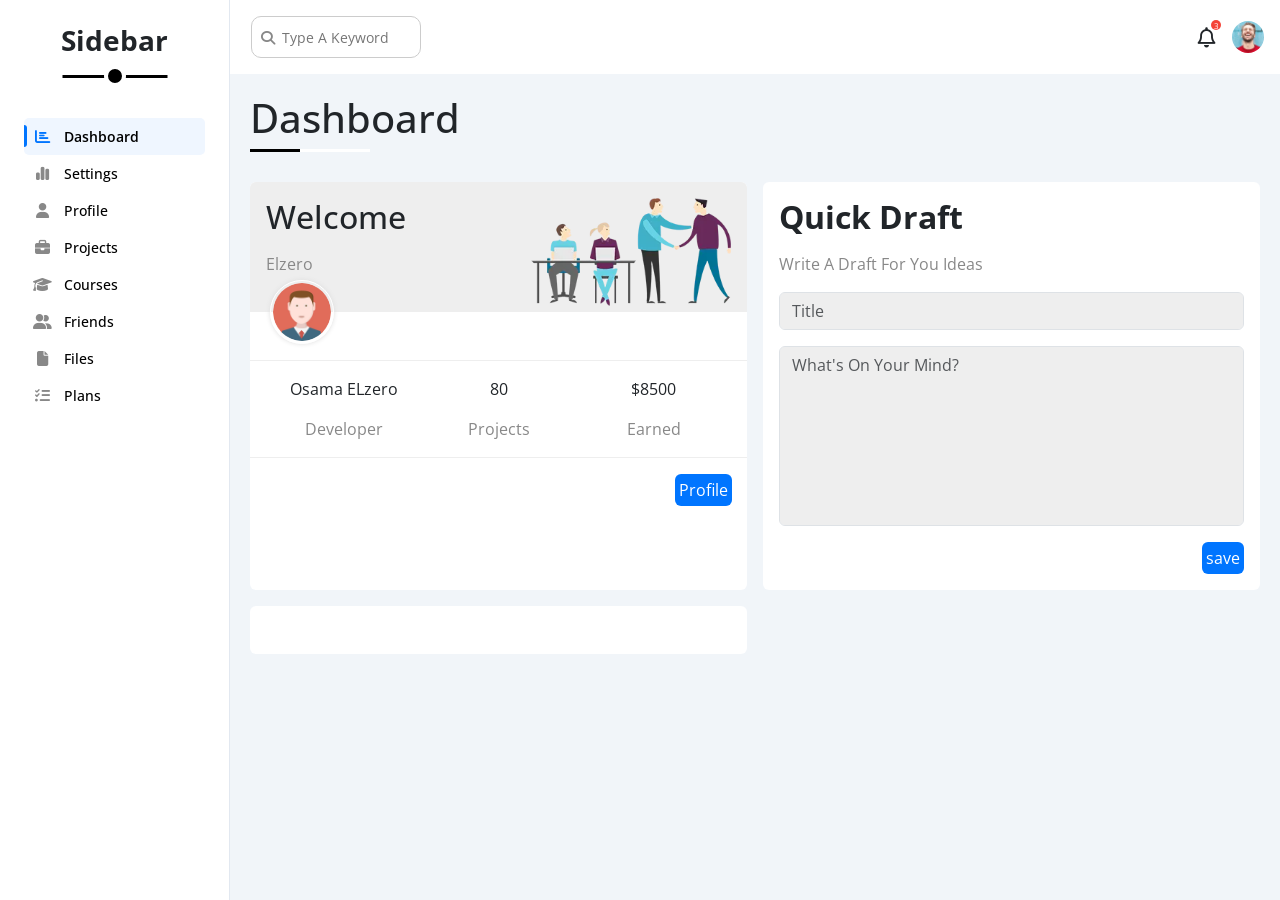
==== index.html @ dec3d6f9 "Add new images and create initial HTML structure - Added multiple image files including activity, co" ====
<!DOCTYPE html>
<html lang="en">

<head>
    <meta charset="UTF-8">
    <meta http-equiv="X-UA-Compatible" content="IE=edge">
    <meta name="viewport" content="width=device-width, initial-scale=1.0">
    <title>Document</title>


    <!-- Font Awesome -->
    <link rel="stylesheet" href="https://cdnjs.cloudflare.com/ajax/libs/font-awesome/6.5.0/css/all.min.css">
    <!-- Bootstrap CSS -->
    <link href="https://cdn.jsdelivr.net/npm/bootstrap@5.3.8/dist/css/bootstrap.min.css" rel="stylesheet"
        integrity="sha384-sRIl4kxILFvY47J16cr9ZwB07vP4J8+LH7qKQnuqkuIAvNWLzeN8tE5YBujZqJLB" crossorigin="anonymous">

    <!-- Google Fonts -->
    <link rel="preconnect" href="https://fonts.googleapis.com">
    <link rel="preconnect" href="https://fonts.gstatic.com" crossorigin>
    <link href="https://fonts.googleapis.com/css2?family=Open+Sans:ital,wght@0,300..800;1,300..800&display=swap"
        rel="stylesheet">
    <!-- Custom CSS -->
    <link rel="stylesheet" href="css/style.css">

</head>

<body>
    <header>
        <div class="page d-flex">
            <div class="sidebar bg-white  p-4 position-relative">
                <h3 class="position-relative text-center mt-0">Sidebar</h3>
                <ul>
                    <li data-label="Dashboard">
                        <a class="active  d-flex align-items-center fs-14 mt-2  text-black rad-6 p-2" href="index.html"
                            title="Dashboard" aria-label="Dashboard">
                            <i class="fa-solid fa-chart-bar fa-fw"></i>
                            <span class="hide-mobile">Dashboard</span>
                        </a>
                    </li>

                    <li data-label="Settings">
                        <a class="  d-flex align-items-center fs-14  text-black rad-6 p-2" href="settings.html"
                            title="Settings" aria-label="Settings">
                            <i class="fa-solid fa-chart-simple fa-fw"></i>
                            <span>Settings</span>
                        </a>
                    </li>

                    <li data-label="Profile">
                        <a class="d-flex align-items-center fs-14  text-black rad-6 p-2" href="profile.html"
                            title="Profile" aria-label="Profile">
                            <i class="fa-solid fa-user fa-fw"></i>
                            <span>Profile</span>
                        </a>
                    </li>

                    <li data-label="Projects">
                        <a class="  d-flex align-items-center fs-14  text-black rad-6 p-2" href="projects.html"
                            title="Projects" aria-label="Projects">
                            <i class="fa-solid fa-briefcase fa-fw"></i>
                            <span>Projects</span>
                        </a>
                    </li>

                    <li data-label="Courses">
                        <a class="  d-flex align-items-center fs-14  text-black rad-6 p-2" href="courses.html"
                            title="Courses" aria-label="Courses">
                            <i class="fa-solid fa-graduation-cap fa-fw"></i>
                            <span>Courses</span>
                        </a>
                    </li>

                    <li data-label="Friends">
                        <a class="d-flex align-items-center fs-14  text-black rad-6 p-2" href="friends.html"
                            title="Friends" aria-label="Friends">
                            <i class="fa-solid fa-user-friends fa-fw"></i>
                            <span>Friends</span>
                        </a>
                    </li>

                    <li data-label="Files">
                        <a class="  d-flex align-items-center fs-14  text-black rad-6 p-2" href="files.html"
                            title="Files" aria-label="Files">
                            <i class="fa-solid fa-file fa-fw"></i>
                            <span>Files</span>
                        </a>
                    </li>

                    <li data-label="Plans">
                        <a class="  d-flex align-items-center fs-14  text-black rad-6 p-2" href="plans.html"
                            title="Plans" aria-label="Plans">
                            <i class="fa-solid fa-list-check fa-fw"></i>
                            <span>Plans</span>
                        </a>
                    </li>

                </ul>
            </div>

            <div class="content w-100 overflow-hidden">
                <!-- start head -->
                <div class="head bg-white d-flex justify-content-between align-items-center p-3">
                    <div class="search position-relative">
                        <input class="p-2" type="search" placeholder="Type A Keyword ">
                    </div>
                    <div class="icons d-flex align-items-center">
                        <span class="notification position-relative">
                            <i class="fa-regular fa-bell fa-lg"></i>
                        </span>
                        <img src="image/swiper.webp" alt="icon-img" class=" ms-3" width="32" height="32">
                    </div>
                </div>
                <!-- End head -->
                <h1 class="position-relative">Dashboard</h1>
                <div class="wrapper d-grid gap-3">
                    <!-- start welcome -->
                    <div class="welcome bg-white text-lg-start text-center d-md-block overflow-hidden rounded-2 ">
                        <div class="intro d-flex justify-content-between  p-3">
                            <div>
                                <h2 class="m-0">Welcome</h2>
                                <p class="text-welcome mt-3">Elzero</p>
                            </div>
                            <img src="image/welcome.webp" alt="Welcome" width="100" height="100" loading="lazy"
                                class="img-fluid d-md-block d-none">
                        </div>
                        <img src="image/avatar.webp" alt="avatar" width="100" height="100" loading="lazy"
                            class="avatar img-fluid text-md-center">

                        <div class="body text-center d-md-flex p-3 mt-3 mb-3  d-sm-block">
                            <div>Osama ELzero <span class="d-block mt-3 fs-6">Developer</span></div>
                            <div>80 <span class="d-block mt-3 fs-6">Projects</span></div>
                            <div>$8500<span class="d-block mt-3 fs-6">Earned</span></div>
                        </div>
                        <a title="Visit Profile" aria-label="Visit Profile" href="profile.html" class="visit d-block fs-6 rounded-2  text-white p-1 w-fit">Profile</a>
                    </div>
                    <!-- End welcome -->
                    <!-- start Quick-draft -->
                    <div class="quick-draft bg-white p-3 rounded-2">
                        <h2 class="mt-0 mb-3 fw-bold">Quick Draft</h2>
                        <p class="text-welcome mt-0 mb-3 fs-6 ">Write A Draft For You Ideas</p>
                        <form class="mt-3">
                            <input type="text" class="form-control md-5 d-block" placeholder="Title">
                            <textarea class="form-control mt-3 d-block" rows="4"
                                placeholder="What's On Your Mind?"></textarea>
                            <input type="submit" class="save d-block  rounded-2  text-white p-1 w-fit border-0 mt-3"
                                value="save">
                        </form>

                    </div>
                    <!-- End Quick-draft -->
                    <!-- start targets -->
                    <div class="targets p-3 bg-white rounded-2">
                        <h2></h2>
                        <p></p>
                    </div>
                    <!-- End targets -->
                </div>
            </div>
        </div>
    </header>



    <!-- Bootstrap JS -->
    <script src="https://cdn.jsdelivr.net/npm/bootstrap@5.3.8/dist/js/bootstrap.bundle.min.js"
        integrity="sha384-FKyoEForCGlyvwx9Hj09JcYn3nv7wiPVlz7YYwJrWVcXK/BmnVDxM+D2scQbITxI"
        crossorigin="anonymous"></script>
    <script src="js/main.js"></script>
</body>

</html>
---- css/style.css ----
:root {
    --blue-color: #0075ff;
    --blue-alt-color: #0d69d5;
    --orange-color: #f59e0b;
    --green-color: #22c55e;
    --red-color: #f44336;
    --grey-color: #888;
}

* {
    box-sizing: border-box;
}

body {
    font-family: "Open Sans", sans-serif;
    margin: 0;
}

*:focus {
    outline: none;
}

a {
    text-decoration: none;

}

.page {
    min-height: 100vh;
    background-color: #f1f5f9;
}

ul {
    list-style: none;
    padding: 0;
    /* margin-left: 10px; */
}

.rad-6 {
    border-radius: 5px;
}

.fs-14 {
    font-size: 14px;
}

.w-fit {
    width: fit-content;
}

/* scrollbar */
::-webkit-scrollbar {
    width: 10px;
}

::-webkit-scrollbar-track {
    background-color: #f1f1f1;
}

::-webkit-scrollbar-thumb {
    background-color: var(--blue-alt-color);
}

::-webkit-scrollbar-thumb:hover {
    background-color: var(--blue-alt-color);
}


/* start sidebar */
.sidebar {
    width: 230px;
    min-height: 100vh;
    background: #fff;
    padding: 20px 12px;
    display: flex;
    flex-direction: column;
    gap: 2px;
    transition: width .3s ease;
    overflow: hidden;
    border-right: 1px solid #e2e8f0;
    flex-shrink: 0;
}

.sidebar>h3 {
    margin-bottom: 50px;
    font-weight: bold;
}

.sidebar>h3::after,
.sidebar>h3::before {
    content: "";
    position: absolute;
    background-color: black;
    left: 50%;
    transform: translateX(-50%);
}

.sidebar>h3::before {
    width: 105px;
    height: 2.5px;
    bottom: -20px;
}

.sidebar>h3::after {
    width: 12px;
    height: 12px;
    bottom: -29px;
    padding: 7px;
    border-radius: 50%;
    border: 4px solid white;
}

.sidebar ul li a {
    gap: 12px;
    color: #64748b;
    font-weight: 500;
    transition: background .2s, color .2s;
    white-space: nowrap;
    overflow: hidden;
    position: relative;
}

.sidebar ul li a i {
    font-size: 15px;
    flex-shrink: 0;
    width: 20px;
    text-align: center;
    color: var(--grey-color);
    transition: color .2s;
}

.sidebar ul li a:hover {
    background: #eff6ff;
    color: var(--blue-color);
}

.sidebar ul li a:hover i,
.sidebar ul li a.active i {
    color: var(--blue-color);
}

.sidebar ul li a.active {
    background: #eff6ff;
    color: var(--blue-color);
    font-weight: 600;
}

/* الخط الجانبي على الـ active */
.sidebar ul li a.active::before {
    content: '';
    position: absolute;
    left: 0;
    top: 20%;
    bottom: 20%;
    width: 3px;
    background: var(--blue-color);
    border-radius: 0 3px 3px 0;
}

/* زر التصغير */
.sidebar-toggle {
    position: absolute;
    top: 16px;
    right: 12px;
    width: 28px;
    height: 28px;
    border: none;
    background: transparent;
    cursor: pointer;
    border-radius: 6px;
    display: flex;
    align-items: center;
    justify-content: center;
    color: var(--grey-color);
    font-size: 14px;
    transition: background .2s, color .2s;
}

.sidebar-toggle:hover {
    background: #eff6ff;
    color: var(--blue-color);
}

/* Tooltip */
.sidebar ul li {
    position: relative;
}

.sidebar.collapsed ul li:hover::after {
    content: attr(data-label);
    position: absolute;
    left: calc(100% + 8px);
    top: 50%;
    transform: translateY(-50%);
    background: #1e293b;
    color: #fff;
    font-size: 11px;
    padding: 4px 10px;
    border-radius: 6px;
    white-space: nowrap;
    z-index: 999;
    pointer-events: none;
}

/* Collapsed */
.sidebar.collapsed {
    width: 60px;
}

.sidebar.collapsed>h3 {
    opacity: 0;
    height: 0;
    margin: 0;
    padding: 0;
    border: none;
}

.sidebar.collapsed ul li a span {
    opacity: 0;
    width: 0;
}

.sidebar.collapsed ul li a {
    display: flex;
    justify-content: center;
    padding: 10px;
    gap: 0;
}

.sidebar.collapsed ul li a i {
    width: auto;
}

.sidebar.collapsed .sidebar-toggle {
    right: 50%;
    transform: translateX(50%);
}

h1 {
    margin: 20px 20px 40px;
}

h1::after,
h1::before {
    content: "";
    position: absolute;
    height: 3px;
    bottom: -10px;
    left: 0;
}

h1::before {
    background-color: white;
    width: 120px;
}

h1::after {
    background-color: black;
    width: 50px;
}

/* start content */

.head .search::before {
    font-family: "Font Awesome 6 Free";
    content: "\f002";
    font-weight: 900;
    position: absolute;
    left: 15px;
    padding-right: 5px;
    top: 50%;
    transform: translateY(-50%);
    font-size: 14px;
    color: var(--grey-color);
}

.head .search input {
    border: 1px solid #ccc;
    border-radius: 10px;
    margin-left: 5px;
    padding-left: 30px !important;
    width: 170px;
    transition: width 0.3s;
}

.head .search input:focus {
    width: 200px;
}

.head .search input::placeholder {
    font-size: 14px;
}

.head .search input:focus::placeholder {
    opacity: 0;
}

.head .icons .notification::before {
    content: "3";
    position: absolute;
    top: -5px;
    right: -5px;
    background-color: var(--red-color);
    color: white;
    font-size: 8px;
    text-align: center;
    width: 10px;
    height: 10px;
    /* padding: 2px 5px; */
    border-radius: 50%;
}

.head .icons img {
    border-radius: 50%;
}

/* end content */
/* wrapper */
.wrapper {
    grid-template-columns: repeat(auto-fill, minmax(450px, 1fr));
    margin-left: 20px;
    margin-right: 20px;

}

.wrapper .text-welcome {
    color: var(--grey-color);
}

.intro {
    background-color: #eee;
}

.wrapper .intro img {
    width: 200px;
    margin-bottom: -10px;
}

.welcome .avatar {
    width: 64px;
    height: 64px;
    border-radius: 50%;
    border: 1px solid white;
    padding: 2px;
    box-shadow: 0 0 5px #ddd;
    margin-left: 20px;
    margin-top: -32px;
}

.welcome .body {
    border-top: 1px solid #EEE;
    border-bottom: 1px solid #EEE;
}

.welcome .body>div {
    flex: 1;
}

.welcome .visit {
    margin: 0 15px 15px auto;
    transition: 0.3s;
    background-color: var(--blue-color);
}

.welcome .visit:hover {
    background-color: var(--blue-alt-color);
}

.body span {
    color: var(--grey-color);
}

/* start Quick-draft */
.quick-draft .text-welcome {
    color: var(--grey-color);
    font-size: 22px;
}

.quick-draft input,
.quick-draft textarea {
    background-color: #eee;
}

.quick-draft textarea {
    resize: none;
    min-height: 180px;
}

.quick-draft .save {
    margin-left: auto;
    transition: 0.3s;
    cursor: pointer;
    background-color: var(--blue-color);
}
.quick-draft .save:hover {
    background-color: var(--blue-alt-color);
}

/* End Quick-draft */
/* Mobile */
@media (max-width: 767px) {
    .sidebar {
        width: 72px !important;
        padding: 14px 15px !important;
    }

    .sidebar>h3 {
        font-size: 13px;
        margin-bottom: 15px;
        display: flex;
        align-items: center;
        justify-content: center;
    }

    .sidebar>h3::before,
    .sidebar>h3::after {
        display: none;
    }

    .sidebar ul li a span {
        opacity: 0 !important;
        width: 0 !important;
    }

    .sidebar ul li a {
        justify-content: center !important;
        padding: 10px !important;
        gap: 0 !important;
    }

    .sidebar ul li a i {
        width: auto !important;
        padding: 5px !important;
    }

    .sidebar-toggle {
        display: none;
    }

    .wrapper {
        grid-template-columns: minmax(200px, 1fr);
        margin-left: 10px;
        margin-right: 10px;
        gap: 10px;
    }

    .body {
        display: block;
    }

    .welcome .intro {
        padding-bottom: 30px;
    }

    .welcome .avatar {
        margin-left: 0;
    }

    .welcome .body>div:not(:last-child) {
        margin-bottom: 20px;
    }
}
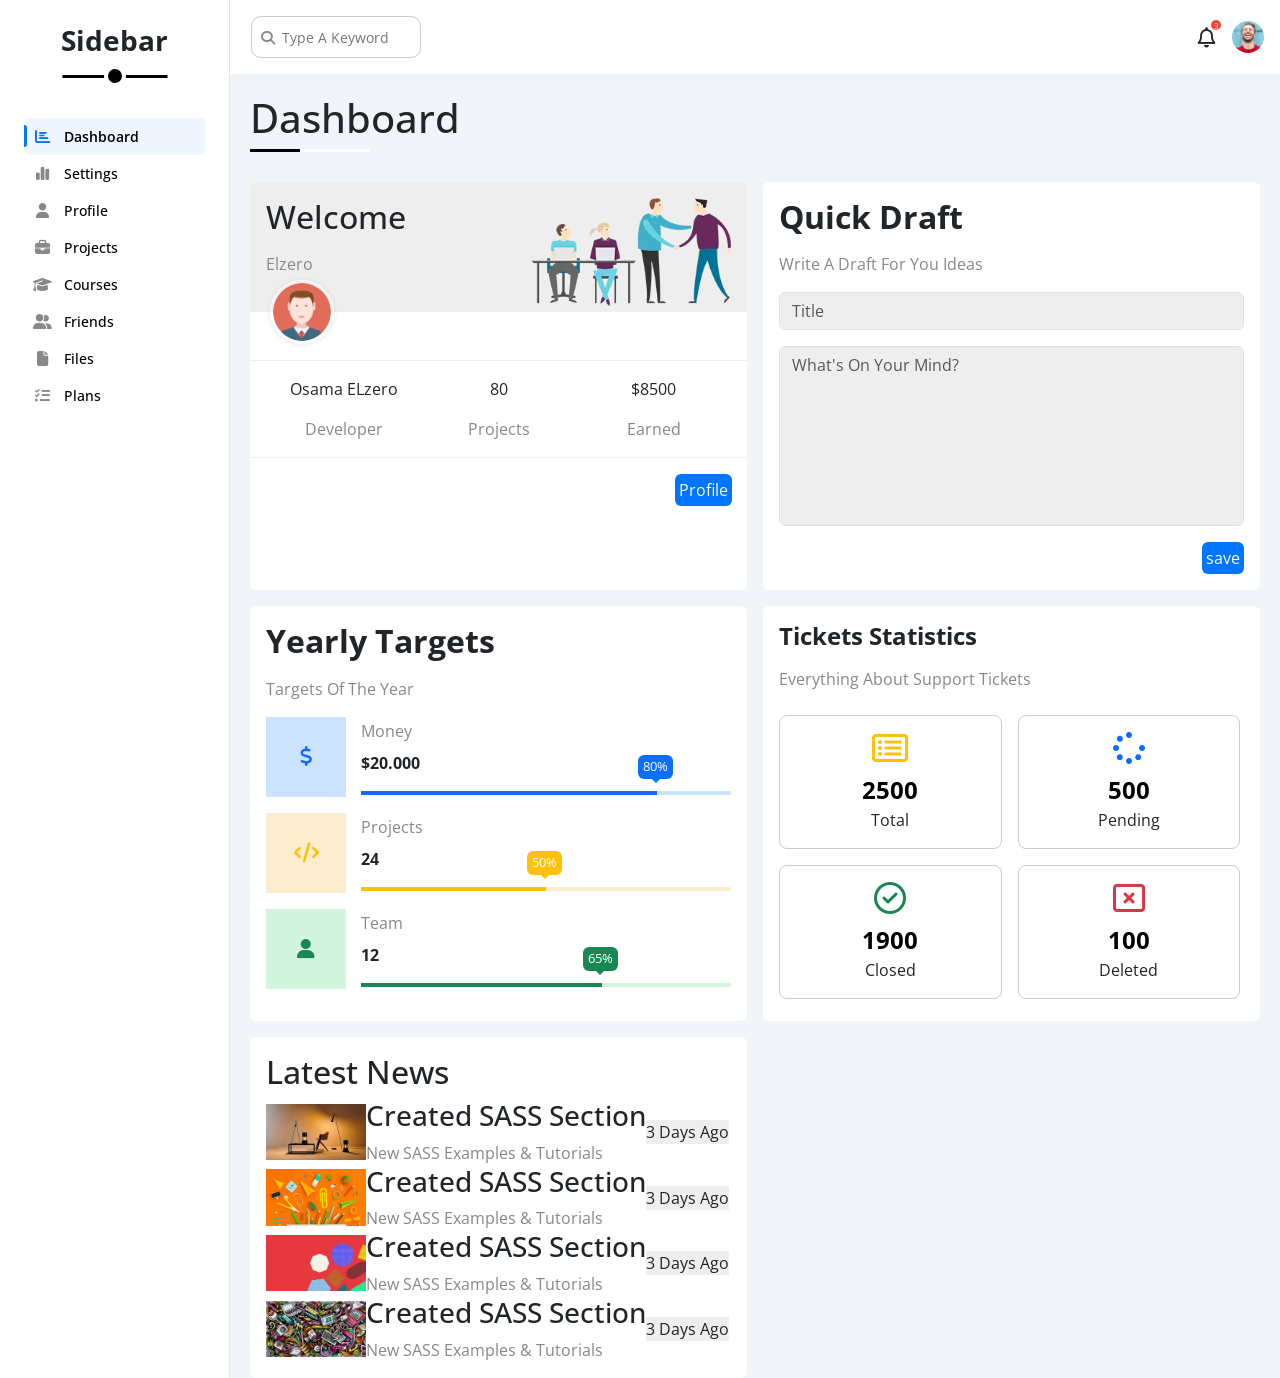
==== commit da34fb21: "Enhance dashboard layout with targets and tickets statistics sections" ====
--- a/index.html
+++ b/index.html
@@ -131,7 +131,8 @@
                             <div>80 <span class="d-block mt-3 fs-6">Projects</span></div>
                             <div>$8500<span class="d-block mt-3 fs-6">Earned</span></div>
                         </div>
-                        <a title="Visit Profile" aria-label="Visit Profile" href="profile.html" class="visit d-block fs-6 rounded-2  text-white p-1 w-fit">Profile</a>
+                        <a title="Visit Profile" aria-label="Visit Profile" href="profile.html"
+                            class="visit d-block fs-6 rounded-2  text-white p-1 w-fit">Profile</a>
                     </div>
                     <!-- End welcome -->
                     <!-- start Quick-draft -->
@@ -150,10 +151,131 @@
                     <!-- End Quick-draft -->
                     <!-- start targets -->
                     <div class="targets p-3 bg-white rounded-2">
-                        <h2></h2>
-                        <p></p>
+                        <h2 class="mt-0 mb-3 fw-bold">Yearly Targets</h2>
+                        <p class="text-welcome mt-0 mb-3 fs-6 ">Targets Of The Year</p>
+                        <div class="target-row blue mb-3 d-flex align-items-center">
+                            <div class="icon d-flex text-primary justify-content-center align-items-center">
+                                <i class="fa-solid fa-dollar-sign fa-lg"></i>
+                            </div>
+                            <div class="details">
+                                <span class="fs-6 text-welcome">Money</span>
+                                <span class="d-block mt-2 mb-3 fw-bold">$20.000</span>
+                                <div class="progress position-relative">
+                                    <span class="bg-primary blue" style="width: 80%;">
+                                        <span class="bg-primary blue">80%</span>
+                                    </span>
+                                </div>
+                            </div>
+                        </div>
+
+                        <div class="target-row orange mb-3 d-flex align-items-center">
+                            <div class="icon d-flex text-warning justify-content-center align-items-center">
+                                <i class="fa-solid fa-code fa-lg"></i>
+                            </div>
+                            <div class="details">
+                                <span class="fs-6 text-welcome">Projects</span>
+                                <span class="d-block mt-2 mb-3 fw-bold">24</span>
+                                <div class="progress position-relative">
+                                    <span class="bg-warning orange" style="width: 50%;">
+                                        <span class="bg-warning orange">50%</span>
+                                    </span>
+                                </div>
+                            </div>
+                        </div>
+
+                        <div class="target-row green mb-3 d-flex align-items-center">
+                            <div class="icon d-flex text-success justify-content-center align-items-center">
+                                <i class="fa-solid fa-user fa-lg"></i>
+                            </div>
+                            <div class="details">
+                                <span class="fs-6 text-welcome">Team</span>
+                                <span class="d-block mt-2 mb-3 fw-bold">12</span>
+                                <div class="progress position-relative">
+                                    <span class="bg-success green" style="width: 65%;">
+                                        <span class="bg-success green">65%</span>
+                                    </span>
+                                </div>
+                            </div>
+                        </div>
                     </div>
                     <!-- End targets -->
+                    <!-- start tickets -->
+                    <div class="tickets p-3 bg-white rounded-2">
+                        <h2 class="mt-0 mb-3 fs-4 fw-bold">Tickets Statistics</h2>
+                        <p class="mt-0 mb-4 fs-6 text-welcome">Everything About Support Tickets</p>
+                        <div class="d-flex text-center gap-3 flex-wrap">
+                            <div class="box p-3 rounded-3 fs-6 ">
+                                <i class="fa-regular fa-rectangle-list fa-2x mb-2 text-warning"></i>
+                                <span class="d-block text-black fw-bold fs-4">2500</span>
+                                Total
+                            </div>
+                            <div class="box p-3 rounded-3 fs-6 ">
+                                <i class="fa-solid fa-spinner fa-2x mb-2 text-primary"></i>
+                                <span class="d-block text-black fw-bold fs-4">500</span>
+                                Pending
+                            </div>
+                            <div class="box p-3 rounded-3 fs-6 ">
+                                <i class="fa-regular fa-circle-check fa-2x mb-2 text-success"></i>
+                                <span class="d-block text-black fw-bold fs-4">1900</span>
+                                Closed
+                            </div>
+                            <div class="box p-3 rounded-3 fs-6 ">
+                                <i class="fa-regular fa-rectangle-xmark fa-2x mb-2 text-danger"></i>
+                                <span class="d-block text-black fw-bold fs-4">100</span>
+                                Deleted
+                            </div>
+
+                        </div>
+                    </div>
+                    <!-- End tickets -->
+                    <!-- start Latest News -->
+                    <div class="latest-news p-3 bg-white rounded-2 text-center text-lg-start">
+                        <h2 class="mt-0 mb-2">Latest News</h2>
+                        <div class="news-row d-flex align-items-center">
+                            <img src="image/news-01.webp" alt="news" width="100" height="100" loading="lazy" class="img-fluid">
+                            <div class="info">
+                                <h3>Created SASS Section</h3>
+                                <p class="m-0 fs-6 text-welcome">New SASS Examples & Tutorials</p>
+                            </div>
+                            <div class="btn-shape fs-6 label">3 Days Ago</div>
+
+                        </div>
+
+                        <div class="news-row d-flex align-items-center">
+                            <img src="image/news-02.webp" alt="news" width="100" height="100" loading="lazy" class="img-fluid">
+                            <div class="info">
+                                <h3>Created SASS Section</h3>
+                                <p class="m-0 fs-6 text-welcome">New SASS Examples & Tutorials</p>
+                            </div>
+                            <div class="btn-shape fs-6 label">3 Days Ago</div>
+
+                        </div>
+
+                        <div class="news-row d-flex align-items-center">
+                            <img src="image/news-03.webp" alt="news" width="100" height="100" loading="lazy" class="img-fluid">
+                            <div class="info">
+                                <h3>Created SASS Section</h3>
+                                <p class="m-0 fs-6 text-welcome">New SASS Examples & Tutorials</p>
+                            </div>
+                            <div class="btn-shape fs-6 label">3 Days Ago</div>
+
+                        </div>
+
+                        <div class="news-row d-flex align-items-center">
+                            <img src="image/news-04.webp" alt="news" width="100" height="100" loading="lazy" class="img-fluid">
+                            <div class="info">
+                                <h3>Created SASS Section</h3>
+                                <p class="m-0 fs-6 text-welcome">New SASS Examples & Tutorials</p>
+                            </div>
+                            <div class="btn-shape fs-6 label">3 Days Ago</div>
+
+                        </div>
+                    </div>
+                    
+                    
+                    
+                    
+                    <!-- End Latest News -->
                 </div>
             </div>
         </div>
--- a/css/style.css
+++ b/css/style.css
@@ -2,7 +2,9 @@
     --blue-color: #0075ff;
     --blue-alt-color: #0d69d5;
     --orange-color: #f59e0b;
+    --orange-alt-color: #ffc107;
     --green-color: #22c55e;
+    --green-alt-color: #198754;
     --red-color: #f44336;
     --grey-color: #888;
 }
@@ -33,7 +35,6 @@
 ul {
     list-style: none;
     padding: 0;
-    /* margin-left: 10px; */
 }
 
 .rad-6 {
@@ -320,7 +321,6 @@
     grid-template-columns: repeat(auto-fill, minmax(450px, 1fr));
     margin-left: 20px;
     margin-right: 20px;
-
 }
 
 .wrapper .text-welcome {
@@ -392,11 +392,104 @@
     cursor: pointer;
     background-color: var(--blue-color);
 }
+
 .quick-draft .save:hover {
     background-color: var(--blue-alt-color);
 }
 
 /* End Quick-draft */
+/* start targets */
+.targets .target-row .icon {
+    width: 80px;
+    height: 80px;
+    margin-right: 15px;
+}
+
+.targets .details {
+    flex: 1;
+}
+
+.targets .details .progress {
+    height: 4px;
+    overflow: visible;
+}
+
+.targets .details .progress>span {
+    position: absolute;
+    height: 100%;
+    left: 0;
+    top: 0;
+}
+
+.targets .details .progress>span span {
+    position: absolute;
+    bottom: 16px;
+    right: -16px;
+    color: white;
+    padding: 2px 5px;
+    border-radius: 6px;
+    font-size: 13px;
+    background-color: var(--blue-color);
+}
+
+.targets .details .progress>span span::after {
+    content: "";
+    border-style: solid;
+    border-width: 6px;
+    position: absolute;
+    bottom: -10px;
+    left: 50%;
+    transform: translateX(-50%);
+}
+
+.targets .details .progress>.blue span::after {
+    border-color: var(--blue-color) transparent transparent transparent;
+
+}
+.targets .details .progress>.orange span::after {
+    border-color: var(--orange-alt-color) transparent transparent transparent;
+
+}
+.targets .details .progress>.green span::after {
+    border-color: var(--green-alt-color) transparent transparent transparent;
+}
+
+
+.blue .icon,
+.blue .progress {
+    background-color: rgb(0 117 255 / 20%);
+}
+
+.orange .icon,
+.orange .progress {
+    background-color: rgb(245 158 10 / 20%);
+}
+
+.green .icon,
+.green .progress {
+    background-color: rgb(34 197 94 / 20%);
+}
+
+/* End targets */
+/* start tickets */
+.tickets .box{
+    border: 1px solid #ccc;
+    width: calc(50% - 10px);
+}
+
+/* start latest-news */
+
+.latest-news .btn-shape{
+    background-color: #eee;
+    
+}
+
+
+
+
+/* End latest-news */
+
+/* End tickets */
 /* Mobile */
 @media (max-width: 767px) {
     .sidebar {
@@ -459,4 +552,7 @@
     .welcome .body>div:not(:last-child) {
         margin-bottom: 20px;
     }
+    .tickets .box{
+        width: 100%;
+    }
 }
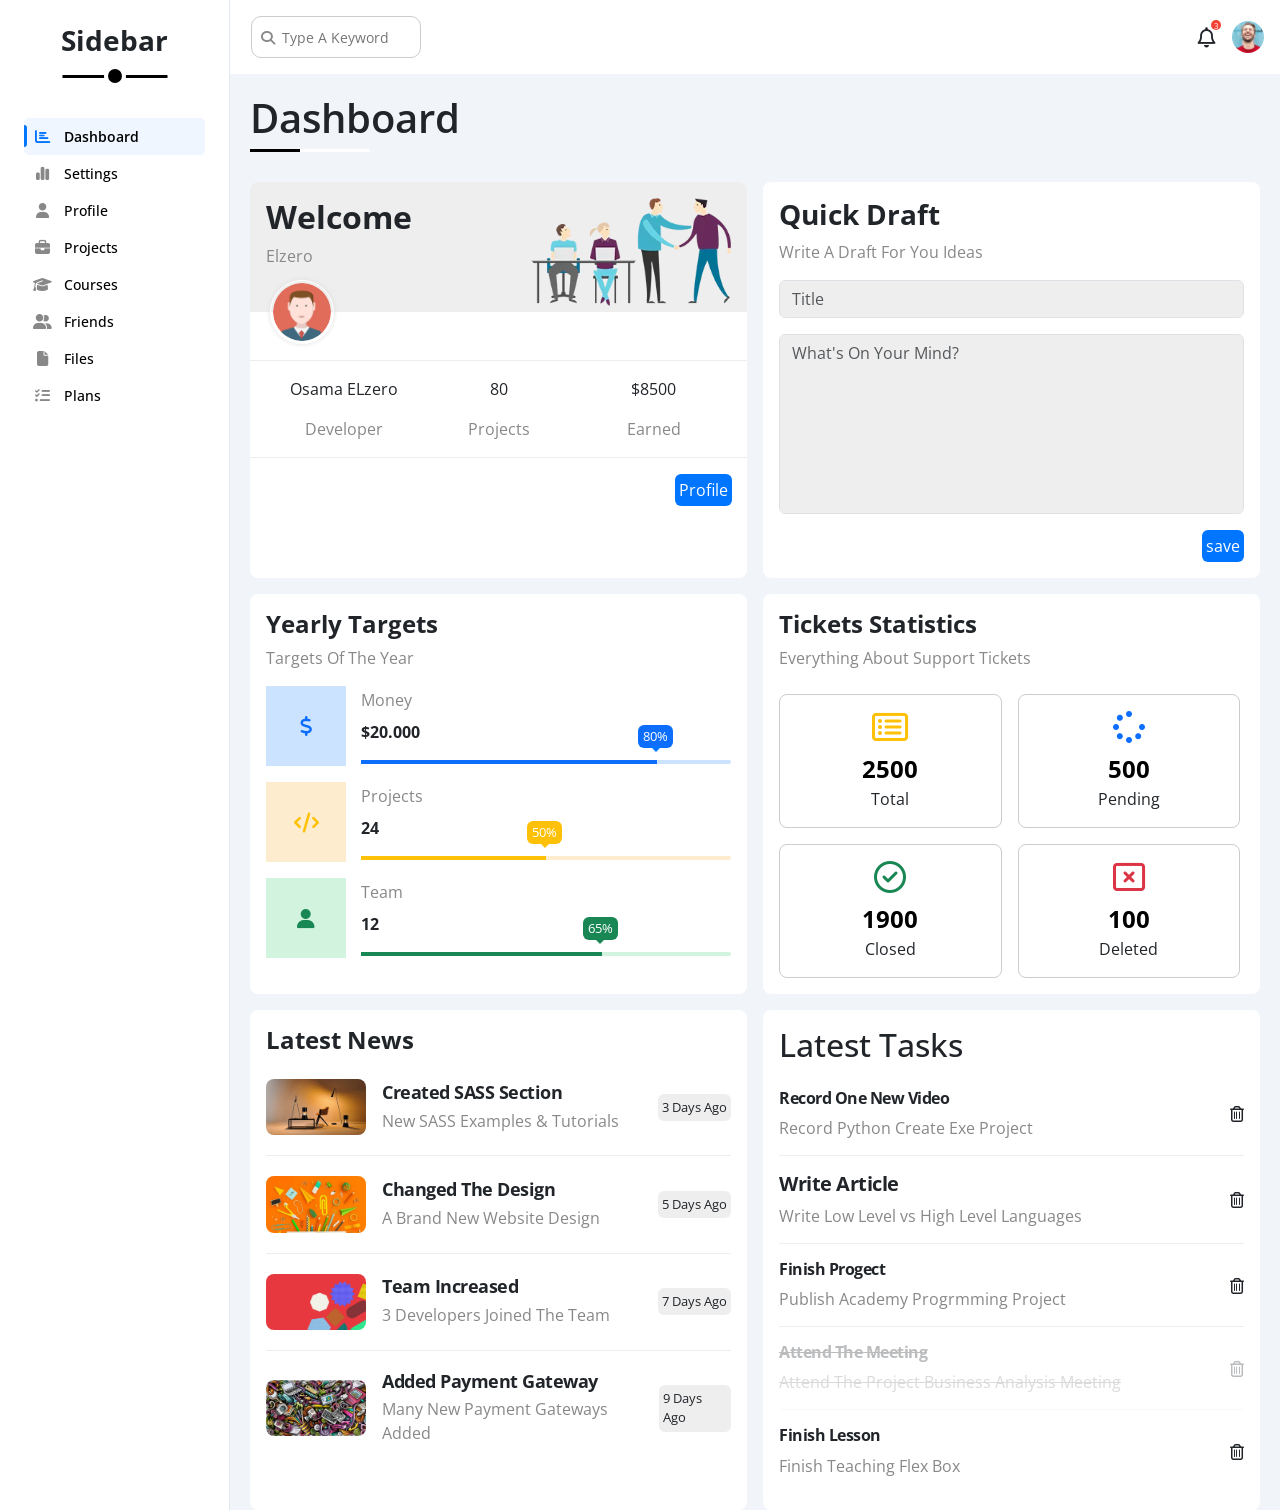
==== commit ce6f1932: "Refactor sidebar and enhance layout for targets, tickets, latest news, and tasks sections" ====
--- a/index.html
+++ b/index.html
@@ -27,6 +27,7 @@
 <body>
     <header>
         <div class="page d-flex">
+            <!-- start sidebar -->
             <div class="sidebar bg-white  p-4 position-relative">
                 <h3 class="position-relative text-center mt-0">Sidebar</h3>
                 <ul>
@@ -96,8 +97,9 @@
 
                 </ul>
             </div>
-
+            <!-- End sidebar -->
             <div class="content w-100 overflow-hidden">
+
                 <!-- start head -->
                 <div class="head bg-white d-flex justify-content-between align-items-center p-3">
                     <div class="search position-relative">
@@ -111,14 +113,14 @@
                     </div>
                 </div>
                 <!-- End head -->
-                <h1 class="position-relative">Dashboard</h1>
+                <h1 class="position-relative fw-semibold">Dashboard</h1>
                 <div class="wrapper d-grid gap-3">
                     <!-- start welcome -->
-                    <div class="welcome bg-white text-lg-start text-center d-md-block overflow-hidden rounded-2 ">
+                    <div class="welcome bg-white text-lg-start text-center d-md-block overflow-hidden rounded-3 ">
                         <div class="intro d-flex justify-content-between  p-3">
                             <div>
-                                <h2 class="m-0">Welcome</h2>
-                                <p class="text-welcome mt-3">Elzero</p>
+                                <h2 class="m-0 fw-bold">Welcome</h2>
+                                <p class="text-welcome mt-2 text-start">Elzero</p>
                             </div>
                             <img src="image/welcome.webp" alt="Welcome" width="100" height="100" loading="lazy"
                                 class="img-fluid d-md-block d-none">
@@ -136,8 +138,8 @@
                     </div>
                     <!-- End welcome -->
                     <!-- start Quick-draft -->
-                    <div class="quick-draft bg-white p-3 rounded-2">
-                        <h2 class="mt-0 mb-3 fw-bold">Quick Draft</h2>
+                    <div class="quick-draft bg-white p-3 rounded-3">
+                        <h2 class="mt-0 mb-2 fs-3  fw-bold">Quick Draft</h2>
                         <p class="text-welcome mt-0 mb-3 fs-6 ">Write A Draft For You Ideas</p>
                         <form class="mt-3">
                             <input type="text" class="form-control md-5 d-block" placeholder="Title">
@@ -150,8 +152,8 @@
                     </div>
                     <!-- End Quick-draft -->
                     <!-- start targets -->
-                    <div class="targets p-3 bg-white rounded-2">
-                        <h2 class="mt-0 mb-3 fw-bold">Yearly Targets</h2>
+                    <div class="targets p-3 bg-white rounded-3">
+                        <h2 class="mt-0 mb-2 fs-4 fw-bold">Yearly Targets</h2>
                         <p class="text-welcome mt-0 mb-3 fs-6 ">Targets Of The Year</p>
                         <div class="target-row blue mb-3 d-flex align-items-center">
                             <div class="icon d-flex text-primary justify-content-center align-items-center">
@@ -200,8 +202,8 @@
                     </div>
                     <!-- End targets -->
                     <!-- start tickets -->
-                    <div class="tickets p-3 bg-white rounded-2">
-                        <h2 class="mt-0 mb-3 fs-4 fw-bold">Tickets Statistics</h2>
+                    <div class="tickets p-3 bg-white rounded-3">
+                        <h2 class="mt-0 mb-2 fs-4 fw-bold">Tickets Statistics</h2>
                         <p class="mt-0 mb-4 fs-6 text-welcome">Everything About Support Tickets</p>
                         <div class="d-flex text-center gap-3 flex-wrap">
                             <div class="box p-3 rounded-3 fs-6 ">
@@ -229,53 +231,91 @@
                     </div>
                     <!-- End tickets -->
                     <!-- start Latest News -->
-                    <div class="latest-news p-3 bg-white rounded-2 text-center text-lg-start">
-                        <h2 class="mt-0 mb-2">Latest News</h2>
-                        <div class="news-row d-flex align-items-center">
-                            <img src="image/news-01.webp" alt="news" width="100" height="100" loading="lazy" class="img-fluid">
+                    <div class="latest-news p-3 bg-white rounded-3 text-center text-md-start">
+                        <h2 class="mt-0 mb-4 fs-4 fw-bold">Latest News</h2>
+                        <div class="news-row d-md-flex d-block align-items-center">
+                            <img src="image/news-01.webp" alt="news" width="100" height="100" loading="lazy"
+                                class="img-fluid rounded-3 me-3 mb-2 mb-md-0">
                             <div class="info">
                                 <h3>Created SASS Section</h3>
-                                <p class="m-0 fs-6 text-welcome">New SASS Examples & Tutorials</p>
-                            </div>
-                            <div class="btn-shape fs-6 label">3 Days Ago</div>
-
-                        </div>
-
-                        <div class="news-row d-flex align-items-center">
-                            <img src="image/news-02.webp" alt="news" width="100" height="100" loading="lazy" class="img-fluid">
-                            <div class="info">
-                                <h3>Created SASS Section</h3>
-                                <p class="m-0 fs-6 text-welcome">New SASS Examples & Tutorials</p>
-                            </div>
-                            <div class="btn-shape fs-6 label">3 Days Ago</div>
-
-                        </div>
-
-                        <div class="news-row d-flex align-items-center">
-                            <img src="image/news-03.webp" alt="news" width="100" height="100" loading="lazy" class="img-fluid">
-                            <div class="info">
-                                <h3>Created SASS Section</h3>
-                                <p class="m-0 fs-6 text-welcome">New SASS Examples & Tutorials</p>
-                            </div>
-                            <div class="btn-shape fs-6 label">3 Days Ago</div>
-
-                        </div>
-
-                        <div class="news-row d-flex align-items-center">
-                            <img src="image/news-04.webp" alt="news" width="100" height="100" loading="lazy" class="img-fluid">
-                            <div class="info">
-                                <h3>Created SASS Section</h3>
-                                <p class="m-0 fs-6 text-welcome">New SASS Examples & Tutorials</p>
-                            </div>
-                            <div class="btn-shape fs-6 label">3 Days Ago</div>
-
-                        </div>
-                    </div>
-                    
-                    
-                    
-                    
+                                <p class="m-0 text-welcome">New SASS Examples & Tutorials</p>
+                            </div>
+                            <div class="btn-shape  rounded-2 p-1 label">3 Days Ago</div>
+                        </div>
+                        <div class="news-row d-md-flex d-block align-items-center">
+                            <img src="image/news-02.webp" alt="news" width="100" height="100" loading="lazy"
+                                class="img-fluid rounded-3 me-3 mb-2 mb-md-0">
+                            <div class="info">
+                                <h3>Changed The Design</h3>
+                                <p class="m-0 text-welcome">A Brand New Website Design</p>
+                            </div>
+                            <div class="btn-shape  rounded-2 p-1 label">5 Days Ago</div>
+                        </div>
+                        <div class="news-row d-md-flex d-block align-items-center">
+                            <img src="image/news-03.webp" alt="news" width="100" height="100" loading="lazy"
+                                class="img-fluid rounded-3 me-3 mb-2 mb-md-0">
+                            <div class="info">
+                                <h3>Team Increased</h3>
+                                <p class="m-0 text-welcome">3 Developers Joined The Team</p>
+                            </div>
+                            <div class="btn-shape  rounded-2 p-1 label">7 Days Ago</div>
+                        </div>
+                        <div class="news-row d-md-flex d-block align-items-center ">
+                            <img src="image/news-04.webp" alt="news" width="100" height="100" loading="lazy"
+                                class="img-fluid rounded-3 me-3 mb-2 mb-md-0">
+                            <div class="info">
+                                <h3>Added Payment Gateway</h3>
+                                <p class="m-0  text-welcome">Many New Payment Gateways Added</p>
+                            </div>
+                            <div class="btn-shape  rounded-2 p-1 label">9 Days Ago</div>
+                        </div>
+                    </div>
                     <!-- End Latest News -->
+                    <!-- start Tasks -->
+                    <div class="tasks p-3 bg-white rounded-3">
+                        <h2 class="mt-0 mb-4">Latest Tasks</h2>
+                        <div class="task-row d-flex align-items-center justify-content-between mb-3">
+                            <div class="info">
+                                <h3 class="mt-0 mb-2 fs-6">Record One New Video</h3>
+                                <p class="m-0 text-welcome">Record Python Create Exe Project</p>
+                            </div>
+                            <i class="fa-regular fa-trash-can delete ps-2"></i>
+                        </div>
+
+                        <div class="task-row d-flex align-items-center justify-content-between mb-3">
+                            <div class="info">
+                                <h3 class="mt-0 mb-2 fs-5">Write Article</h3>
+                                <p class="m-0 text-welcome">Write Low Level vs High Level Languages</p>
+                            </div>
+                            <i class="fa-regular fa-trash-can delete ps-2"></i>
+                        </div>
+
+                        <div class="task-row d-flex align-items-center justify-content-between mb-3">
+                            <div class="info">
+                                <h3 class="mt-0 mb-2 fs-6">Finish Progect</h3>
+                                <p class="m-0 text-welcome">Publish Academy Progrmming Project</p>
+                            </div>
+                            <i class="fa-regular fa-trash-can delete ps-2"></i>
+                        </div>
+
+                        <div class="task-row d-flex align-items-center justify-content-between mb-3 done">
+                            <div class="info">
+                                <h3 class="mt-0 mb-2 fs-6 text-decoration-line-through">Attend The Meeting</h3>
+                                <p class="m-0 text-welcome text-decoration-line-through">Attend The Project Business
+                                    Analysis Meeting</p>
+                            </div>
+                            <i class="fa-regular fa-trash-can delete no-effect ps-2"></i>
+                        </div>
+
+                        <div class="task-row d-flex align-items-center justify-content-between mb-3">
+                            <div class="info">
+                                <h3 class="mt-0 mb-2 fs-6">Finish Lesson</h3>
+                                <p class="m-0 text-welcome">Finish Teaching Flex Box</p>
+                            </div>
+                            <i class="fa-regular fa-trash-can delete  ps-2"></i>
+                        </div>
+                    </div>
+                    <!-- End Tasks -->
                 </div>
             </div>
         </div>
--- a/css/style.css
+++ b/css/style.css
@@ -446,10 +446,12 @@
     border-color: var(--blue-color) transparent transparent transparent;
 
 }
+
 .targets .details .progress>.orange span::after {
     border-color: var(--orange-alt-color) transparent transparent transparent;
 
 }
+
 .targets .details .progress>.green span::after {
     border-color: var(--green-alt-color) transparent transparent transparent;
 }
@@ -472,29 +474,93 @@
 
 /* End targets */
 /* start tickets */
-.tickets .box{
+.tickets .box {
     border: 1px solid #ccc;
     width: calc(50% - 10px);
 }
 
+/* End tickets */
 /* start latest-news */
-
-.latest-news .btn-shape{
+.latest-news .news-row:not(:last-of-type) {
+    border-bottom: 1px solid #eee;
+    margin-bottom: 20px;
+    padding-bottom: 20px;
+
+}
+
+.latest-news .btn-shape {
     background-color: #eee;
-    
-}
-
-
-
+    font-size: 13px;
+
+}
+
+.latest-news .news-row h3 {
+    font-size: 18px;
+    font-weight: 700;
+    letter-spacing: -0.5px;
+    margin: 0 0 5px;
+
+}
+
+.latest-news .news-row p {
+    font-size: 16px;
+
+}
+
+.latest-news .info {
+    flex-grow: 1;
+}
 
 /* End latest-news */
-
-/* End tickets */
+/* start Tasks */
+.tasks .task-row:not(:last-of-type) {
+    border-bottom: 1px solid #eee;
+    margin-bottom: 15px;
+    padding-bottom: 15px;
+}
+
+.tasks .info {
+    flex-grow: 1;
+}
+
+.tasks .done {
+    opacity: 0.3;
+}
+
+.tasks h3 {
+    font-size: 18px;
+    font-weight: 700;
+    letter-spacing: -0.5px;
+    margin: 0 0 5px;
+}
+
+.tasks p {
+    font-size: 16px;
+
+}
+.tasks .delete:not(.no-effect){
+    cursor: pointer;
+    transition: 0.3s;
+}
+.tasks .delete:hover:not(.no-effect){
+    color: var(--red-color);
+}
+/* End Tasks */
 /* Mobile */
 @media (max-width: 767px) {
     .sidebar {
         width: 72px !important;
         padding: 14px 15px !important;
+    }
+
+    .latest-news .news-row {
+        display: block !important;
+    }
+
+    .latest-news .label {
+        margin: 10px auto 0 !important;
+        width: fit-content !important;
+        display: block !important;
     }
 
     .sidebar>h3 {
@@ -552,7 +618,8 @@
     .welcome .body>div:not(:last-child) {
         margin-bottom: 20px;
     }
-    .tickets .box{
+
+    .tickets .box {
         width: 100%;
     }
 }
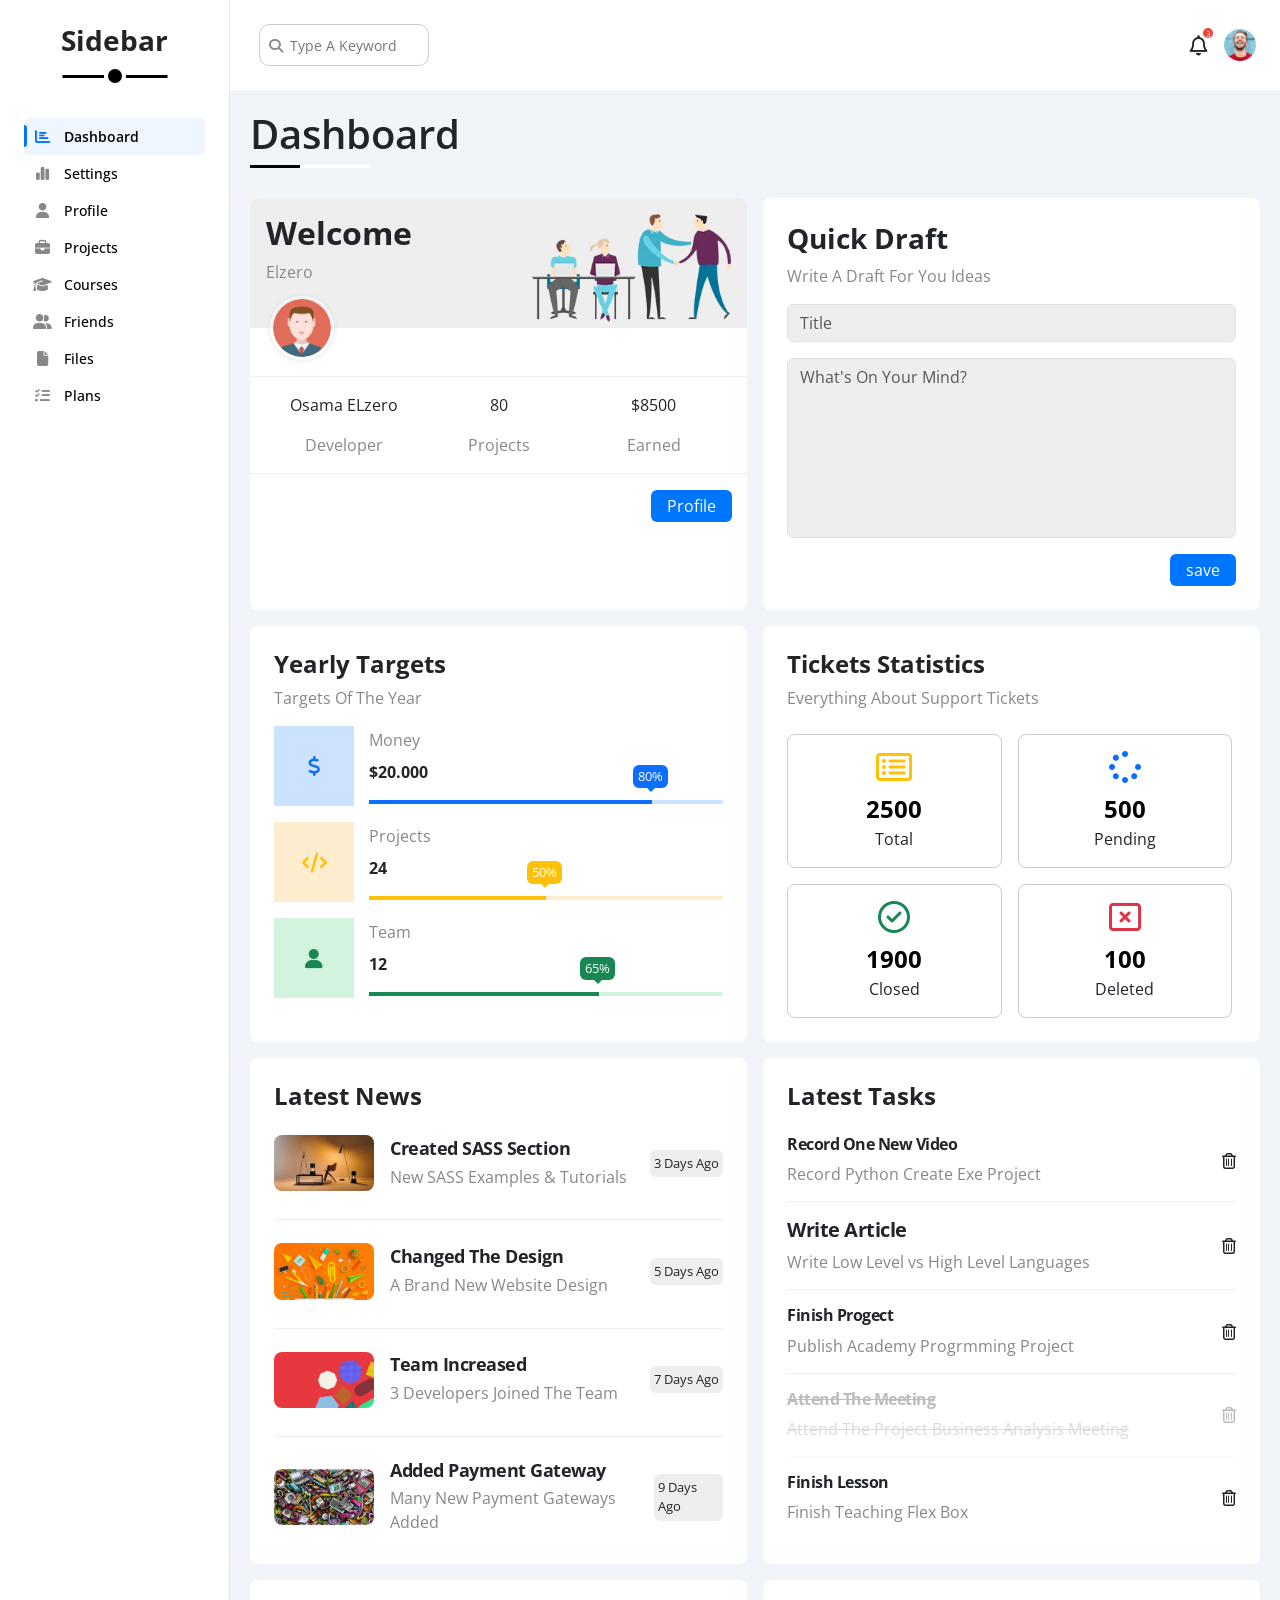
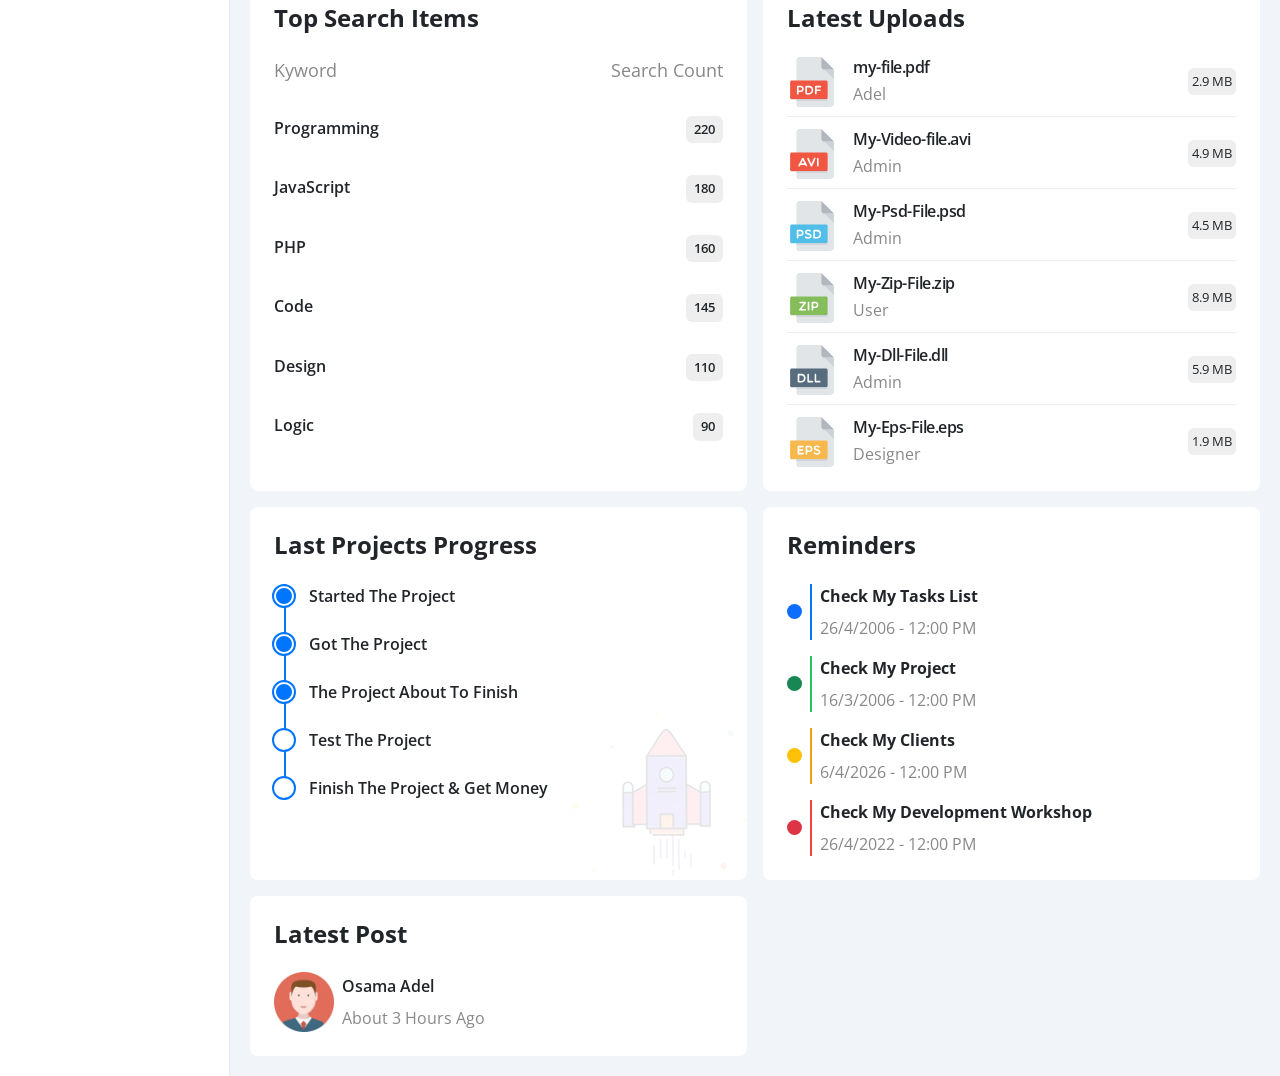
==== commit 52d3c48f: "Enhance layout and styling for various sections including Quick Draft, Tickets, Latest News, and add" ====
--- a/index.html
+++ b/index.html
@@ -99,9 +99,8 @@
             </div>
             <!-- End sidebar -->
             <div class="content w-100 overflow-hidden">
-
                 <!-- start head -->
-                <div class="head bg-white d-flex justify-content-between align-items-center p-3">
+                <div class="head bg-white d-flex justify-content-between align-items-center p-4">
                     <div class="search position-relative">
                         <input class="p-2" type="search" placeholder="Type A Keyword ">
                     </div>
@@ -134,25 +133,26 @@
                             <div>$8500<span class="d-block mt-3 fs-6">Earned</span></div>
                         </div>
                         <a title="Visit Profile" aria-label="Visit Profile" href="profile.html"
-                            class="visit d-block fs-6 rounded-2  text-white p-1 w-fit">Profile</a>
+                            class="visit d-block fs-6 rounded-2  text-white pt-1 pb-1 ps-3 pe-3 w-fit">Profile</a>
                     </div>
                     <!-- End welcome -->
                     <!-- start Quick-draft -->
-                    <div class="quick-draft bg-white p-3 rounded-3">
+                    <div class="quick-draft bg-white p-4 rounded-3">
                         <h2 class="mt-0 mb-2 fs-3  fw-bold">Quick Draft</h2>
                         <p class="text-welcome mt-0 mb-3 fs-6 ">Write A Draft For You Ideas</p>
                         <form class="mt-3">
                             <input type="text" class="form-control md-5 d-block" placeholder="Title">
                             <textarea class="form-control mt-3 d-block" rows="4"
                                 placeholder="What's On Your Mind?"></textarea>
-                            <input type="submit" class="save d-block  rounded-2  text-white p-1 w-fit border-0 mt-3"
+                            <input type="submit"
+                                class="save d-block  rounded-2  text-white pt-1  pb-1 ps-3 pe-3 w-fit border-0 mt-3"
                                 value="save">
                         </form>
 
                     </div>
                     <!-- End Quick-draft -->
                     <!-- start targets -->
-                    <div class="targets p-3 bg-white rounded-3">
+                    <div class="targets p-4 bg-white rounded-3">
                         <h2 class="mt-0 mb-2 fs-4 fw-bold">Yearly Targets</h2>
                         <p class="text-welcome mt-0 mb-3 fs-6 ">Targets Of The Year</p>
                         <div class="target-row blue mb-3 d-flex align-items-center">
@@ -202,7 +202,7 @@
                     </div>
                     <!-- End targets -->
                     <!-- start tickets -->
-                    <div class="tickets p-3 bg-white rounded-3">
+                    <div class="tickets p-4 bg-white rounded-3">
                         <h2 class="mt-0 mb-2 fs-4 fw-bold">Tickets Statistics</h2>
                         <p class="mt-0 mb-4 fs-6 text-welcome">Everything About Support Tickets</p>
                         <div class="d-flex text-center gap-3 flex-wrap">
@@ -231,7 +231,7 @@
                     </div>
                     <!-- End tickets -->
                     <!-- start Latest News -->
-                    <div class="latest-news p-3 bg-white rounded-3 text-center text-md-start">
+                    <div class="latest-news p-4 bg-white rounded-3 text-center text-md-start">
                         <h2 class="mt-0 mb-4 fs-4 fw-bold">Latest News</h2>
                         <div class="news-row d-md-flex d-block align-items-center">
                             <img src="image/news-01.webp" alt="news" width="100" height="100" loading="lazy"
@@ -272,8 +272,8 @@
                     </div>
                     <!-- End Latest News -->
                     <!-- start Tasks -->
-                    <div class="tasks p-3 bg-white rounded-3">
-                        <h2 class="mt-0 mb-4">Latest Tasks</h2>
+                    <div class="tasks p-4 bg-white rounded-3">
+                        <h2 class="mt-0 mb-4 fs-4 fw-bold">Latest Tasks</h2>
                         <div class="task-row d-flex align-items-center justify-content-between mb-3">
                             <div class="info">
                                 <h3 class="mt-0 mb-2 fs-6">Record One New Video</h3>
@@ -316,6 +316,159 @@
                         </div>
                     </div>
                     <!-- End Tasks -->
+                    <!-- start Top Search -->
+                    <div class="srarch-items p-4 bg-white rounded-3">
+                        <h2 class="mt-0 mb-4 fs-4 fw-bold">Top Search Items</h2>
+                        <div class="items-head d-flex justify-content-between text-center mb-3  text-welcome">
+                            <div>Kyword</div>
+                            <div>Search Count</div>
+                        </div>
+                        <div class="items d-flex justify-content-between pt-3 pb-3">
+                            <span class="fw-semibold">Programming</span>
+                            <spnan class="btn-shape rounded-2 fw-semibold">220</spnan>
+                        </div>
+                        <div class="items d-flex justify-content-between pt-3 pb-3">
+                            <span class="fw-semibold">JavaScript</span>
+                            <spnan class="btn-shape rounded-2 fw-semibold">180</spnan>
+                        </div>
+                        <div class="items d-flex justify-content-between pt-3 pb-3">
+                            <span class="fw-semibold">PHP</span>
+                            <spnan class="btn-shape rounded-2 fw-semibold">160</spnan>
+                        </div>
+                        <div class="items d-flex justify-content-between pt-3 pb-3">
+                            <span class="fw-semibold">Code</span>
+                            <spnan class="btn-shape rounded-2 fw-semibold">145</spnan>
+                        </div>
+                        <div class="items d-flex justify-content-between pt-3 pb-3">
+                            <span class="fw-semibold">Design</span>
+                            <spnan class="btn-shape rounded-2 fw-semibold">110</spnan>
+                        </div>
+                        <div class="items d-flex justify-content-between pt-3 pb-3">
+                            <span class="fw-semibold">Logic</span>
+                            <spnan class="btn-shape rounded-2 fw-semibold">90</spnan>
+                        </div>
+                    </div>
+                    <!-- End Top Search -->
+                    <!-- start Latest Uploads -->
+                    <div class="latest-uploads p-4 bg-white rounded-3 ">
+                        <h2 class="mt-0 mb-4 fs-4 fw-bold">Latest Uploads</h2>
+                        <div class="news-row d-flex  align-items-center">
+                            <img src="image/pdf.svg" alt="news" width="50" height="50" loading="lazy"
+                                class="img-fluid rounded-3 me-3 mb-2 mb-md-0">
+                            <div class="info">
+                                <h3>my-file.pdf</h3>
+                                <p class="m-0 text-welcome">Adel</p>
+                            </div>
+                            <div class="btn-shape  rounded-2 p-1 label">2.9 MB</div>
+                        </div>
+                        <div class="news-row d-flex align-items-center">
+                            <img src="image/avi.svg" alt="news" width="50" height="50" loading="lazy"
+                                class="img-fluid rounded-3 me-3 mb-2 mb-md-0">
+                            <div class="info">
+                                <h3>My-Video-file.avi</h3>
+                                <p class="m-0 text-welcome">Admin</p>
+                            </div>
+                            <div class="btn-shape  rounded-2 p-1 label">4.9 MB</div>
+                        </div>
+                        <div class="news-row d-flex align-items-center">
+                            <img src="image/psd.svg" alt="news" width="50" height="50" loading="lazy"
+                                class="img-fluid rounded-3 me-3 mb-2 mb-md-0">
+                            <div class="info">
+                                <h3>My-Psd-File.psd</h3>
+                                <p class="m-0 text-welcome">Admin</p>
+                            </div>
+                            <div class="btn-shape  rounded-2 p-1 label">4.5 MB</div>
+                        </div>
+                        <div class="news-row d-flex align-items-center ">
+                            <img src="image/zip.svg" alt="news" width="50" height="50" loading="lazy"
+                                class="img-fluid rounded-3 me-3 mb-2 mb-md-0">
+                            <div class="info">
+                                <h3>My-Zip-File.zip</h3>
+                                <p class="m-0  text-welcome">User</p>
+                            </div>
+                            <div class="btn-shape  rounded-2 p-1 label">8.9 MB</div>
+                        </div>
+                        <div class="news-row d-flex  align-items-center ">
+                            <img src="image/dll.svg" alt="news" width="50" height="50" loading="lazy"
+                                class="img-fluid rounded-3 me-3 mb-2 mb-md-0">
+                            <div class="info">
+                                <h3>My-Dll-File.dll</h3>
+                                <p class="m-0  text-welcome">Admin</p>
+                            </div>
+                            <div class="btn-shape  rounded-2 p-1 label">5.9 MB</div>
+                        </div>
+                        <div class="news-row d-flex align-items-center ">
+                            <img src="image/eps.svg" alt="news" width="50" height="50" loading="lazy"
+                                class="img-fluid rounded-3 me-3 mb-2 mb-md-0">
+                            <div class="info">
+                                <h3>My-Eps-File.eps</h3>
+                                <p class="m-0  text-welcome">Designer</p>
+                            </div>
+                            <div class="btn-shape  rounded-2 p-1 label">1.9 MB</div>
+                        </div>
+                    </div>
+                    <!-- End Latest News -->
+                    <!-- start Last Projects Progrss-->
+                    <div class="last-project p-4 bg-white rounded-3 position-relative">
+                        <h2 class="mt-0 mb-3 fs-4 fw-bold">Last Projects Progress</h2>
+                        <ul class="m-0 position-relative">
+                            <li class="mt-4 fw-semibold d-flex align-items-center done">Started The Project</li>
+                            <li class="mt-4 fw-semibold d-flex align-items-center done">Got The Project</li>
+                            <li class="mt-4 fw-semibold d-flex align-items-center done">The Project About To Finish</li>
+                            <li class="mt-4 fw-semibold d-flex align-items-center current">Test The Project</li>
+                            <li class="mt-4 fw-semibold d-flex align-items-center">Finish The Project & Get Money</li>
+                        </ul>
+                        <img src="image/project.webp" alt="icon-project" class="img-fluid launch-icon d-md-block d-none"
+                            width="175" height="175" loading="lazy">
+                    </div>
+                    <!-- End Last Projects Progrss-->
+                    <!-- start Reminder Widget-->
+                    <div class="reminders p-4 bg-white rounded-3 ">
+                        <h2 class="mt-0 mb-4 fs-4 fw-bold">Reminders</h2>
+                        <ul class="m-0">
+                            <li class="d-flex align-items-center mt-3">
+                                <span class="key bg-primary rounded-circle me-2 d-block "></span>
+                                <div class="ps-2 blue">
+                                    <p class="fs-6 fw-bold mt-0 mb-2"> Check My Tasks List</p>
+                                    <span class="fs-6 text-welcome"> 26/4/2006 - 12:00 PM</span>
+                                </div>
+                            </li>
+                            <li class="d-flex align-items-center mt-3">
+                                <span class="key bg-success rounded-circle me-2 d-block "></span>
+                                <div class="ps-2 green">
+                                    <p class="fs-6 fw-bold mt-0 mb-2"> Check My Project</p>
+                                    <span class="fs-6 text-welcome"> 16/3/2006 - 12:00 PM</span>
+                                </div>
+                            </li>
+                            <li class="d-flex align-items-center mt-3">
+                                <span class="key bg-warning rounded-circle me-2 d-block "></span>
+                                <div class="ps-2 orange">
+                                    <p class="fs-6 fw-bold mt-0 mb-2"> Check My Clients</p>
+                                    <span class="fs-6 text-welcome"> 6/4/2026 - 12:00 PM</span>
+                                </div>
+                            </li>
+                            <li class="d-flex align-items-center mt-3">
+                                <span class="key bg-danger rounded-circle me-2 d-block "></span>
+                                <div class="ps-2 red">
+                                    <p class="fs-6 fw-bold mt-0 mb-2"> Check My Development Workshop</p>
+                                    <span class="fs-6 text-welcome"> 26/4/2022 - 12:00 PM</span>
+                                </div>
+                            </li>
+                        </ul>
+                    </div>
+                    <!-- End Reminder Widget-->
+                    <!-- start Letest Post -->
+                    <div class="letest-post p-4 bg-white rounded-3 position-relative">
+                        <h2 class="mt-0 mb-4 fs-4 fw-bold">Latest Post</h2>
+                        <div class="top d-flex align-items-center">
+                            <img src="image/avatar.webp" alt="image-avatar" loading="lazy" width="60" height="60" class="img-fluid avatar me-2">
+                        <div class="info">
+                            <span class="d-block mb-2 fw-semibold">Osama Adel</span>
+                            <span class="text-welcome fw-normal">About 3 Hours Ago  </span>
+                        </div>
+                        </div>
+                    </div>
+                    <!-- End Letest Post -->
                 </div>
             </div>
         </div>
--- a/css/style.css
+++ b/css/style.css
@@ -321,6 +321,7 @@
     grid-template-columns: repeat(auto-fill, minmax(450px, 1fr));
     margin-left: 20px;
     margin-right: 20px;
+    margin-bottom: 20px;
 }
 
 .wrapper .text-welcome {
@@ -483,14 +484,15 @@
 /* start latest-news */
 .latest-news .news-row:not(:last-of-type) {
     border-bottom: 1px solid #eee;
-    margin-bottom: 20px;
-    padding-bottom: 20px;
-
-}
-
-.latest-news .btn-shape {
+    margin-bottom: 23px;
+    padding-bottom: 28px;
+
+}
+
+.btn-shape {
     background-color: #eee;
     font-size: 13px;
+    padding: 4px 8px;
 
 }
 
@@ -507,6 +509,7 @@
 
 }
 
+.latest-uploads .info,
 .latest-news .info {
     flex-grow: 1;
 }
@@ -538,29 +541,121 @@
     font-size: 16px;
 
 }
-.tasks .delete:not(.no-effect){
+
+.tasks .delete:not(.no-effect) {
     cursor: pointer;
     transition: 0.3s;
 }
-.tasks .delete:hover:not(.no-effect){
+
+.tasks .delete:hover:not(.no-effect) {
     color: var(--red-color);
 }
+
 /* End Tasks */
+/* start Top Search */
+.srarch-items .items-head div {
+    font-size: 18px;
+}
+
+/* End Top Search */
+/* start latest-uploads */
+.latest-uploads .news-row:not(:last-of-type) {
+    border-bottom: 1px solid #eee;
+    margin-bottom: 12px;
+    padding-bottom: 9px;
+}
+
+.latest-uploads .news-row h3 {
+    font-size: 16px;
+    font-weight: 600;
+    letter-spacing: -0.5px;
+    margin: 0 0 5px;
+
+}
+
+/* End latest-uploads */
+/* start Last Projects Progrss */
+.last-project ul::before {
+    content: "";
+    position: absolute;
+    left: 10px;
+    width: 2px;
+    height: 100%;
+    background-color: var(--blue-color);
+}
+
+.last-project ul li::before {
+    content: "";
+    width: 20px;
+    height: 20px;
+    border-radius: 50%;
+    background-color: white;
+    border: 2px solid white;
+    outline: 2px solid var(--blue-color);
+    margin-right: 15px;
+    z-index: 1;
+}
+
+.last-project ul li.done::before {
+    content: "";
+    background-color: var(--blue-color);
+}
+
+.last-project ul li.current::before {
+    content: "";
+    animation: change-color 0.8s infinite alternate;
+}
+
+.last-project img {
+    position: absolute;
+    right: 0;
+    bottom: 0;
+    opacity: 0.1;
+
+}
+
+@keyframes change-color {
+    from {
+        background-color: var(--blue-color);
+    }
+
+    to {
+        background-color: white;
+    }
+}
+
+/* End Last Projects Progrss */
+/* start Reminder Widget */
+.reminders ul li .key {
+    width: 15px;
+    height: 15px;
+
+}
+
+.reminders ul li .blue {
+    border-left: 2px solid var(--blue-color);
+}
+
+.reminders ul li .green {
+    border-left: 2px solid var(--green-color);
+}
+
+.reminders ul li .orange {
+    border-left: 2px solid var(--orange-color);
+}
+
+.reminders ul li .red {
+    border-left: 2px solid var(--red-color);
+}
+
+/* End Reminder Widget */
 /* Mobile */
 @media (max-width: 767px) {
+
+    /* sidebar */
     .sidebar {
         width: 72px !important;
         padding: 14px 15px !important;
-    }
-
-    .latest-news .news-row {
-        display: block !important;
-    }
-
-    .latest-news .label {
-        margin: 10px auto 0 !important;
-        width: fit-content !important;
-        display: block !important;
     }
 
     .sidebar>h3 {
@@ -596,6 +691,7 @@
         display: none;
     }
 
+    /* wrapper */
     .wrapper {
         grid-template-columns: minmax(200px, 1fr);
         margin-left: 10px;
@@ -603,7 +699,8 @@
         gap: 10px;
     }
 
-    .body {
+    /* welcome */
+    .welcome .body {
         display: block;
     }
 
@@ -619,7 +716,33 @@
         margin-bottom: 20px;
     }
 
+    /* tickets */
     .tickets .box {
         width: 100%;
     }
+
+    /*latest-news  */
+    .latest-news .news-row {
+        display: block !important;
+    }
+
+    .latest-news .label {
+        margin: 10px auto 0 !important;
+        width: fit-content !important;
+        display: block !important;
+    }
+
+    .last-project ul li:last-child {
+        position: relative;
+    }
+
+    .last-project ul li:last-child::after {
+        content: "";
+        position: absolute;
+        left: 2px;
+        top: 20px;
+        width: 7px;
+        height: calc(100% - 0px);
+        background-color: white;
+    }
 }
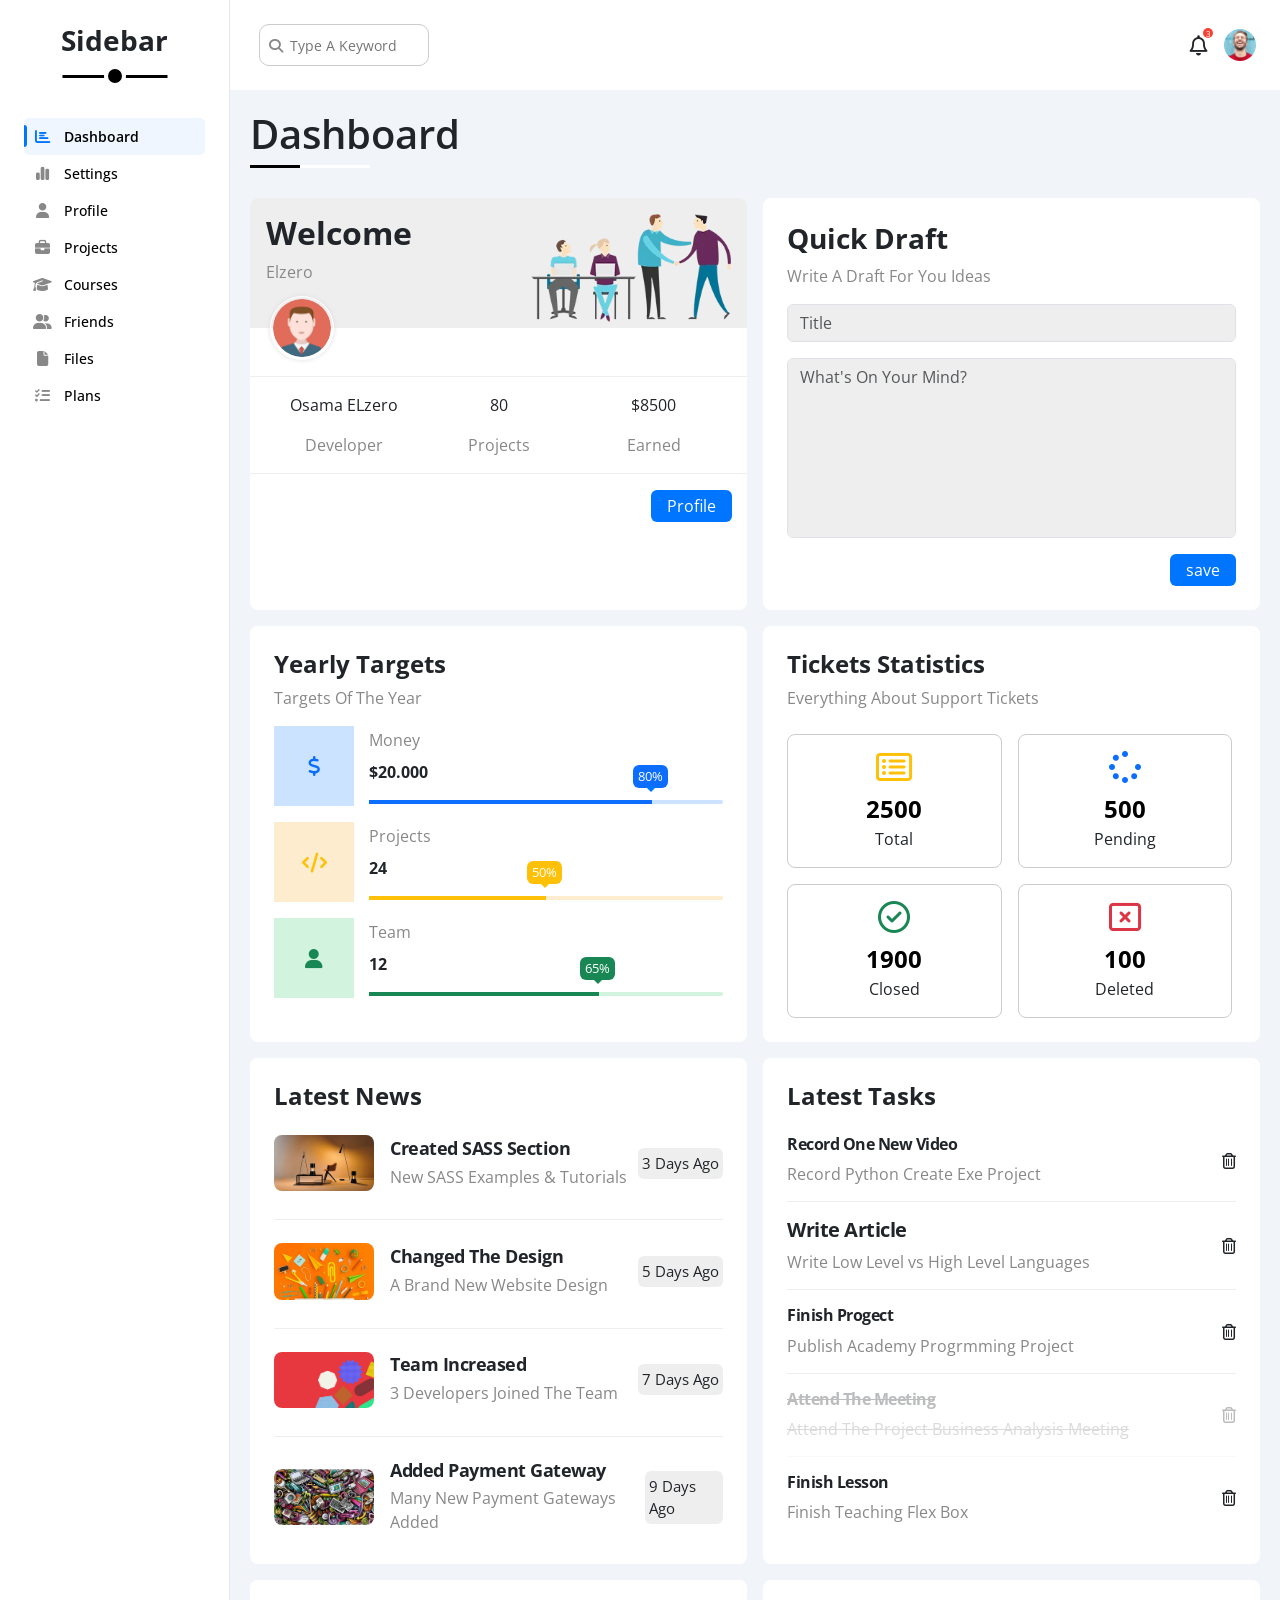
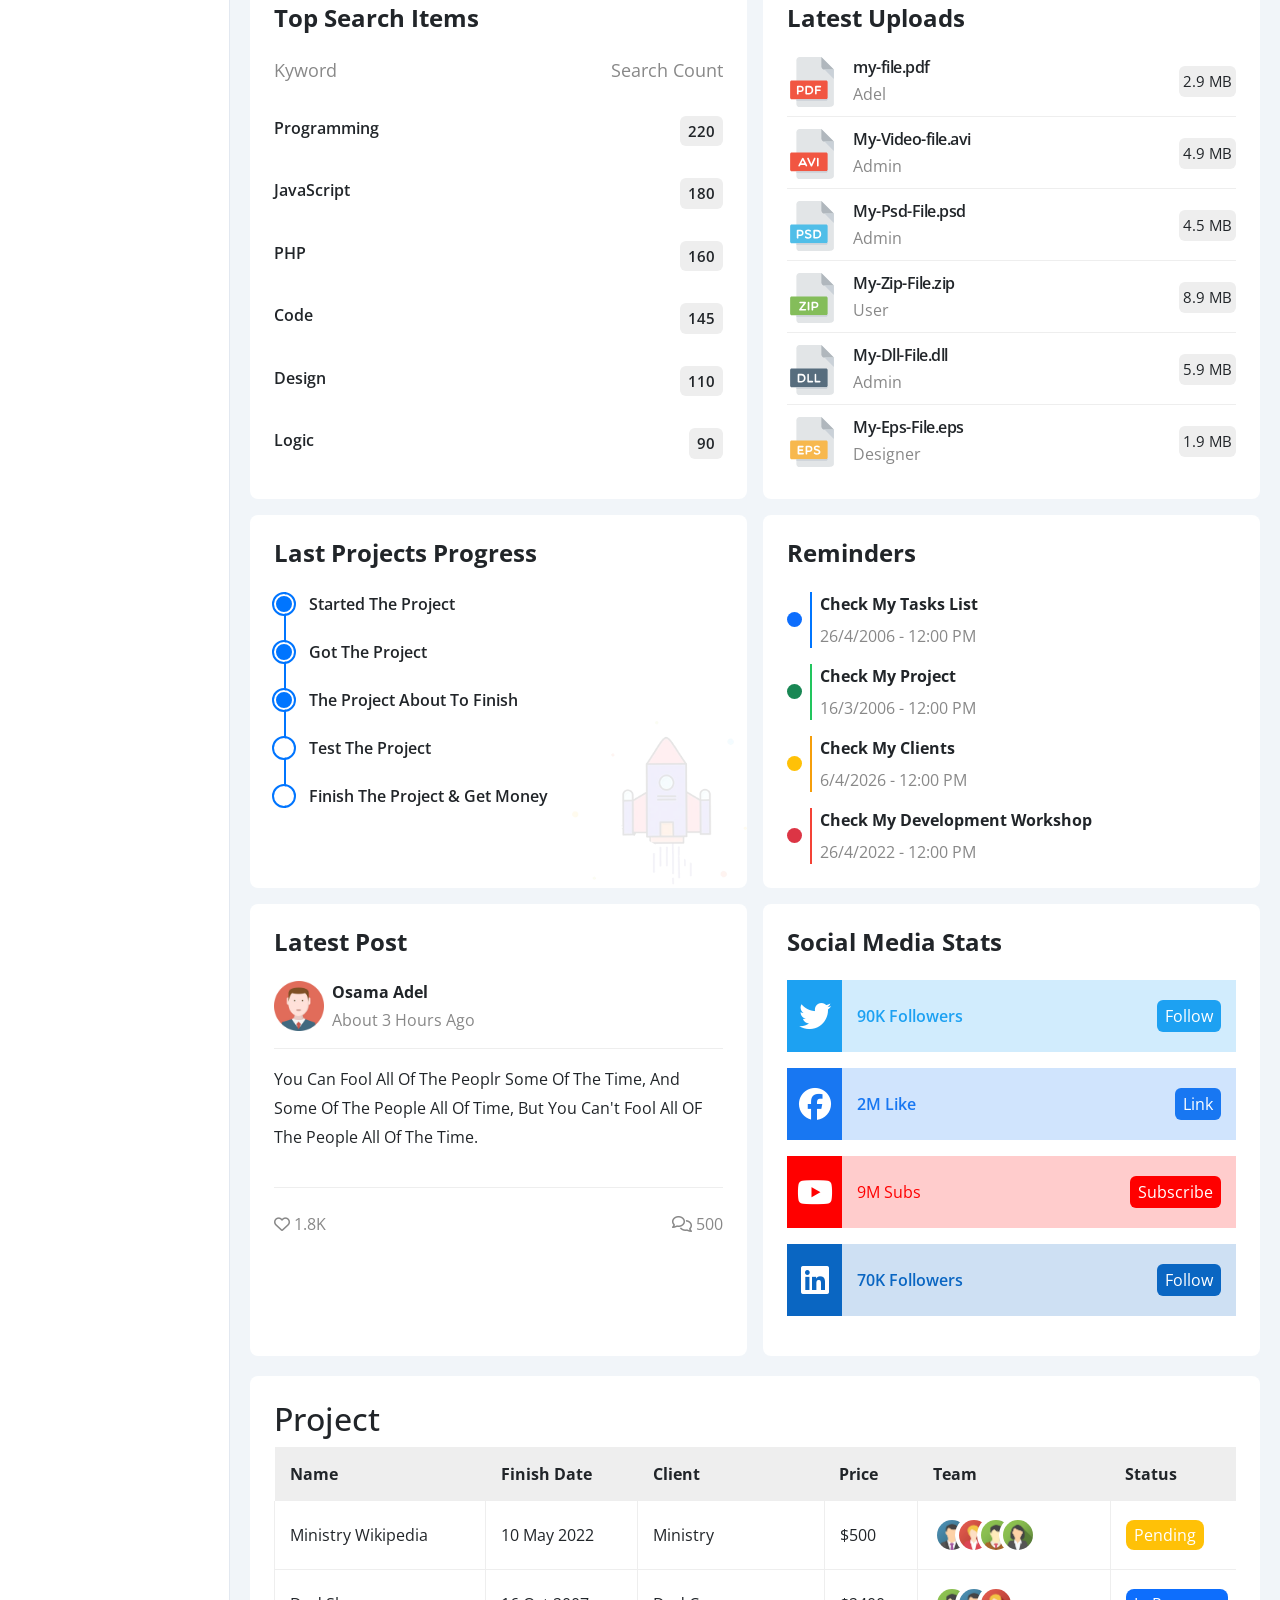
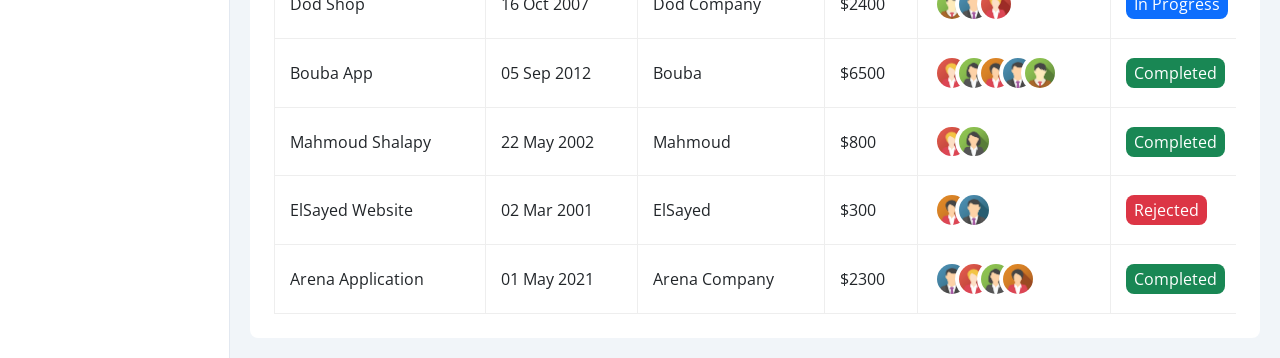
==== commit 5fb03b99: "feat: Add settings page with site control, general info, and social info sections; update styles and" ====
--- a/index.html
+++ b/index.html
@@ -461,15 +461,200 @@
                     <div class="letest-post p-4 bg-white rounded-3 position-relative">
                         <h2 class="mt-0 mb-4 fs-4 fw-bold">Latest Post</h2>
                         <div class="top d-flex align-items-center">
-                            <img src="image/avatar.webp" alt="image-avatar" loading="lazy" width="60" height="60" class="img-fluid avatar me-2">
-                        <div class="info">
-                            <span class="d-block mb-2 fw-semibold">Osama Adel</span>
-                            <span class="text-welcome fw-normal">About 3 Hours Ago  </span>
-                        </div>
+                            <img src="image/avatar.webp" alt="image-avatar" loading="lazy" width="50" height="50"
+                                class="img-fluid avatar me-2">
+                            <div class="info">
+                                <span class="d-block mb-1 fw-bold">Osama Adel</span>
+                                <span class="text-welcome fw-normal">About 3 Hours Ago </span>
+                            </div>
+                        </div>
+                        <div class="post-content text-center text-md-start pt-3 pb-0 mt-3 mb-0 fw-normal">
+                            You Can Fool All Of The Peoplr Some Of The Time, And Some Of The People All Of Time, But
+                            You Can't Fool All OF The People All Of The Time.
+                        </div>
+                        <div
+                            class="post-stats d-flex justify-content-between align-items-center text-welcome mt-4 mb-0">
+                            <div>
+                                <i class="fa-regular fa-heart"></i>
+                                <span>1.8K</span>
+                            </div>
+                            <div>
+                                <i class="fa-regular fa-comments"></i>
+                                <span>500</span>
+                            </div>
                         </div>
                     </div>
                     <!-- End Letest Post -->
+                    <!--start Social Media -->
+                    <div class="social-media p-4 bg-white rounded-3 position-relative">
+                        <h2 class="mt-0 mb-4 fs-4 fw-bold">Social Media Stats</h2>
+                        <div
+                            class="box twitter position-relative  d-flex justify-content-between align-items-center mb-3">
+                            <i
+                                class="fa-brands fa-twitter fa-2x text-white h-100 d-flex align-items-center justify-content-center"></i>
+                            <span class="fw-semibold">90K Followers</span>
+                            <a class="fs-6 text-white btn-shape" href="#" title="twitter"
+                                aria-label="twitter">Follow</a>
+                        </div>
+                        <div
+                            class="box facebook position-relative  d-flex justify-content-between align-items-center mb-3">
+                            <i
+                                class="fa-brands fa-facebook fa-2x text-white h-100 d-flex align-items-center justify-content-center"></i>
+                            <span class="fw-semibold">2M Like</span>
+                            <a class="fs-6 text-white btn-shape" href="#" title="facebook"
+                                aria-label="facebook">Link</a>
+                        </div>
+                        <div
+                            class="box youtube position-relative d-flex justify-content-between align-items-center mb-3">
+                            <i
+                                class="fa-brands fa-youtube fa-2x text-white h-100 d-flex align-items-center justify-content-center"></i>
+                            <span class="fw-semi-bold">9M Subs</span>
+                            <a class="fs-6 text-white btn-shape" href="#" title="youtube"
+                                aria-label="youtube">Subscribe</a>
+                        </div>
+                        <div
+                            class="box linkedin position-relative  d-flex justify-content-between align-items-center mb-3">
+                            <i
+                                class="fa-brands fa-linkedin fa-2x text-white h-100 d-flex align-items-center justify-content-center"></i>
+                            <span class="fw-semibold">70K Followers</span>
+                            <a class="fs-6 text-white btn-shape" href="#" title="linkedin"
+                                aria-label="linkedin">Follow</a>
+                        </div>
+                    </div>
+                    <!--End Social Media -->
                 </div>
+                <!-- start Project Taple -->
+                <div class="project p-4 bg-white rounded-3 ">
+                    <h2 class="mt-0 mb-2">Project</h2>
+                    <div class="responsive-table">
+                        <table class="fs-6 w-100">
+                            <thead>
+                                <tr>
+                                    <td>Name</td>
+                                    <td>Finish Date</td>
+                                    <td>Client</td>
+                                    <td>Price</td>
+                                    <td>Team</td>
+                                    <td>Status</td>
+                                </tr>
+                            </thead>
+                            <tbody>
+                                <tr>
+                                    <td>Ministry Wikipedia</td>
+                                    <td>10 May 2022</td>
+                                    <td>Ministry</td>
+                                    <td>$500</td>
+                                    <td>
+                                        <img src="image/team-01.webp" width="38" height="38" loading="lazy"
+                                            class="img-fluid rounded-circle p-1 bg-white" alt="image-team">
+                                        <img src="image/team-05.webp" width="38" height="38" loading="lazy"
+                                            class="img-fluid rounded-circle p-1 bg-white" alt="image-team">
+                                        <img src="image/team-03.webp" width="38" height="38" loading="lazy"
+                                            class="img-fluid rounded-circle p-1 bg-white" alt="image-team">
+                                        <img src="image/team-02.webp" width="38" height="38" loading="lazy"
+                                            class="img-fluid rounded-circle p-1 bg-white" alt="image-team">
+                                    </td>
+                                    <td>
+                                        <span class="lable bg-warning text-white pt-1 pb-1 ps-2 pe-2 rounded-3">Pending</span>
+                                    </td>
+                                </tr>
+
+                                <tr>
+                                    <td> Dod Shop</td>
+                                    <td>16 Oct 2007</td>
+                                    <td>Dod Company</td>
+                                    <td>$2400</td>
+                                    <td>
+                                        <img src="image/team-03.webp" width="38" height="38" loading="lazy"
+                                            class="img-fluid rounded-circle p-1 bg-white" alt="image-team">
+                                        <img src="image/team-01.webp" width="38" height="38" loading="lazy"
+                                            class="img-fluid rounded-circle p-1 bg-white" alt="image-team">
+                                        <img src="image/team-05.webp" width="38" height="38" loading="lazy"
+                                            class="img-fluid rounded-circle p-1 bg-white" alt="image-team">
+                                    </td>
+                                    <td>
+                                        <span class="lable text-white bg-primary pt-1 pb-1 ps-2 pe-2 rounded-3">In Progress</span>
+                                    </td>
+                                </tr>
+
+                                <tr>
+                                    <td>Bouba App</td>
+                                    <td>05 Sep 2012</td>
+                                    <td>Bouba</td>
+                                    <td>$6500</td>
+                                    <td>
+                                        <img src="image/team-05.webp" width="38" height="38" loading="lazy"
+                                            class="img-fluid rounded-circle p-1 bg-white" alt="image-team">
+                                        <img src="image/team-02.webp" width="38" height="38" loading="lazy"
+                                            class="img-fluid rounded-circle p-1 bg-white" alt="image-team">
+                                        <img src="image/team-04.webp" width="38" height="38" loading="lazy"
+                                            class="img-fluid rounded-circle p-1 bg-white" alt="image-team">
+                                        <img src="image/team-01.webp" width="38" height="38" loading="lazy"
+                                            class="img-fluid rounded-circle p-1 bg-white" alt="image-team">
+                                        <img src="image/team-03.webp" width="38" height="38" loading="lazy"
+                                            class="img-fluid rounded-circle p-1 bg-white" alt="image-team">
+                                    </td>
+                                    <td>
+                                        <span class="lable  text-white bg-success pt-1 pb-1 ps-2 pe-2 rounded-3">Completed</span>
+                                    </td>
+                                </tr>
+
+                                <tr>
+                                    <td>Mahmoud Shalapy</td>
+                                    <td>22 May 2002</td>
+                                    <td>Mahmoud</td>
+                                    <td>$800</td>
+                                    <td>
+                                        <img src="image/team-05.webp" width="38" height="38" loading="lazy"
+                                            class="img-fluid rounded-circle p-1 bg-white" alt="image-team">
+                                        <img src="image/team-02.webp" width="38" height="38" loading="lazy"
+                                            class="img-fluid rounded-circle p-1 bg-white" alt="image-team">
+                                    </td>
+                                    <td>
+                                        <span class="lable  text-white bg-success pt-1 pb-1 ps-2 pe-2 rounded-3">Completed</span>
+                                    </td>
+                                </tr>
+
+                                <tr>
+                                    <td>ElSayed Website</td>
+                                    <td>02 Mar 2001</td>
+                                    <td>ElSayed</td>
+                                    <td>$300</td>
+                                    <td>
+                                        <img src="image/team-04.webp" width="38" height="38" loading="lazy"
+                                            class="img-fluid rounded-circle p-1 bg-white" alt="image-team">
+                                        <img src="image/team-01.webp" width="38" height="38" loading="lazy"
+                                            class="img-fluid rounded-circle p-1 bg-white" alt="image-team">
+                                    </td>
+                                    <td>
+                                        <span class="lable text-white bg-danger pt-1 pb-1 ps-2 pe-2 rounded-3 fs-6">Rejected</span>
+                                    </td>
+                                </tr>
+
+                                <tr>
+                                    <td>Arena Application</td>
+                                    <td>01 May 2021</td>
+                                    <td>Arena Company</td>
+                                    <td>$2300</td>
+                                    <td>
+                                        <img src="image/team-01.webp" width="38" height="38" loading="lazy"
+                                            class="img-fluid rounded-circle p-1 bg-white" alt="image-team">
+                                        <img src="image/team-05.webp" width="38" height="38" loading="lazy"
+                                            class="img-fluid rounded-circle p-1 bg-white" alt="image-team">
+                                        <img src="image/team-02.webp" width="38" height="38" loading="lazy"
+                                            class="img-fluid rounded-circle p-1 bg-white" alt="image-team">
+                                        <img src="image/team-04.webp" width="38" height="38" loading="lazy"
+                                            class="img-fluid rounded-circle p-1 bg-white" alt="image-team">
+                                    </td>
+                                    <td>
+                                        <span class="lable  text-white bg-success pt-1 pb-1 ps-2 pe-2 rounded-3">Completed</span>
+                                    </td>
+                                </tr>
+                            </tbody>
+                        </table>
+                    </div>
+                </div>
+                <!-- End Project Taple -->
             </div>
         </div>
     </header>
--- a/css/style.css
+++ b/css/style.css
@@ -7,6 +7,7 @@
     --green-alt-color: #198754;
     --red-color: #f44336;
     --grey-color: #888;
+    --fa-style-family-classic: "Font Awesome 6 Free";
 }
 
 * {
@@ -66,7 +67,7 @@
     background-color: var(--blue-alt-color);
 }
 
-
+/* ---------------------------- start Document ----------------------------*/
 /* start sidebar */
 .sidebar {
     width: 230px;
@@ -324,7 +325,7 @@
     margin-bottom: 20px;
 }
 
-.wrapper .text-welcome {
+.text-welcome {
     color: var(--grey-color);
 }
 
@@ -491,8 +492,9 @@
 
 .btn-shape {
     background-color: #eee;
-    font-size: 13px;
+    font-size: 15px;
     padding: 4px 8px;
+    border-radius: 6px;
 
 }
 
@@ -649,7 +651,120 @@
 }
 
 /* End Reminder Widget */
-/* Mobile */
+/* start Letest Post  */
+.letest-post .post-content {
+    text-transform: capitalize;
+    line-height: 1.8;
+    border-top: 1px solid #eee;
+    border-bottom: 1px solid #eee;
+    min-height: 140px;
+}
+
+/* End Letest Post  */
+/* start Social Media */
+.social-media .box {
+    padding-left: 70px;
+    padding-top: 20px;
+    padding-bottom: 20px;
+    padding-right: 15px;
+}
+
+.social-media .box i {
+    position: absolute;
+    left: 0;
+    top: 0;
+    width: 55px;
+    transition: 0.3s;
+}
+
+.social-media .box i:hover {
+    transform: rotate(5deg);
+}
+
+.social-media .twitter {
+    background-color: rgb(29 161 242 / 20%);
+    color: #1da1f2;
+}
+
+.social-media .twitter i,
+.social-media .twitter a {
+    background-color: #1da1f2;
+}
+
+.social-media .facebook {
+    background-color: rgb(24 119 242 /20%);
+    color: #1877f2;
+}
+
+.social-media .facebook i,
+.social-media .facebook a {
+    background-color: #1877f2;
+}
+
+.social-media .youtube {
+    background-color: rgb(255 0 0 /20%);
+    color: #ff0000;
+}
+
+.social-media .youtube i,
+.social-media .youtube a {
+    background-color: #ff0000;
+}
+
+.social-media .linkedin {
+    background-color: rgb(10 102 194 /20%);
+    color: #0a66c2;
+}
+
+.social-media .linkedin i,
+.social-media .linkedin a {
+    background-color: #0a66c2;
+}
+
+/* End Social Media */
+/* start  Project Taple */
+.project {
+    margin: 20px;
+}
+
+.project .responsive-table {
+    overflow-x: auto;
+}
+
+.project table {
+    min-width: 1000px;
+}
+
+.project thead td {
+    background-color: #EEE;
+    font-weight: bold;
+}
+
+.project table td {
+    padding: 15px;
+}
+
+.project table tbody tr td:last-child {
+    border-right: 1px solid #eee;
+
+}
+
+.project tbody td {
+    border-left: 1px solid #eee;
+    border-bottom: 1px solid #eee;
+}
+
+.project table img {
+    padding: 2px;
+}
+
+.project table img:not(:first-child) {
+    margin-left: -20px;
+}
+
+/* End Project Taple */
+
+/* Mobile Document*/
 @media (max-width: 767px) {
 
     /* sidebar */
@@ -745,4 +860,455 @@
         height: calc(100% - 0px);
         background-color: white;
     }
-}+}
+
+/* ----------------------------////// End Document //////----------------------------*/
+/* ----------------------------////// start Settings //////--------------------------*/
+/* strt Site Control */
+
+.settings-card-description {
+    max-width: 420px;
+    line-height: 1.7;
+}
+
+.settings-copy {
+    flex: 1 1 200px;
+    min-width: 0;
+}
+
+.settings-control {
+    cursor: pointer;
+}
+
+.settings-copy p {
+    font-size: 15px;
+}
+
+.settings-state.is-open {
+    color: var(--green-color);
+}
+
+.settings-state.is-closed {
+    color: var(--red-color);
+}
+
+.toggle-switch {
+    width: 70px;
+    height: 32px;
+    background: #d4d4d4;
+    transition: 0.3s;
+}
+
+.settings-toggle-row {
+    gap: 0 !important;
+}
+
+.settings-toggle-row.with-state {
+    gap: 12px !important;
+}
+
+.toggle-switch::before {
+    font-family: var(--fa-style-family-classic);
+    content: "\f00d";
+    font-weight: 900;
+    position: absolute;
+    top: 4px;
+    left: 4px;
+    width: 24px;
+    height: 24px;
+    border-radius: 50%;
+    background-color: #fff;
+    color: #94a3b8;
+    display: flex;
+    align-items: center;
+    justify-content: center;
+    font-size: 22px;
+    line-height: 1;
+    cursor: pointer;
+    box-shadow: 0 10px 20px rgb(15 23 42 / 16%);
+    transition: left 0.3s, color 0.3s, transform 0.3s, background-color 0.3s;
+}
+
+.toggle-checkbox:checked+.toggle-switch {
+    background: var(--blue-color);
+    box-shadow: 0 10px 25px rgb(0 117 255 / 25%);
+}
+
+.toggle-checkbox:checked+.toggle-switch::before {
+    content: "\f00c";
+    left: calc(100% - 27px);
+    color: var(--blue-color);
+    cursor: pointer;
+}
+
+.toggle-checkbox:focus-visible+.toggle-switch {
+    outline: 3px solid rgb(0 117 255 / 25%);
+    outline-offset: 4px;
+}
+
+.status-badge.online {
+    background: #e8f9ed;
+    color: var(--green-color);
+}
+
+.status-badge.offline {
+    background: #feecee;
+    color: var(--red-color);
+}
+
+.status-badge i {
+    font-size: 7px;
+}
+
+.status-badge-text {
+    line-height: 1.3;
+}
+
+.status-badge[hidden] {
+    display: none !important;
+}
+
+.close-message {
+    width: 100%;
+    min-height: 170px;
+    margin-top: 20px;
+    padding: 20px 18px;
+    border: 1px solid #d1d5db;
+    border-radius: 18px;
+    resize: none;
+
+    transition: 0.8s;
+}
+
+.close-message::placeholder {
+    color: #9ca3af;
+}
+
+.close-message:focus {
+    border-color: #94a3b8;
+    background-color: #fcfdff;
+    box-shadow: 0 0 0 4px rgb(148 163 184 / 14%);
+}
+
+.sec-box-2 {
+    padding-bottom: 20px;
+    border-bottom: 1px solid #eee;
+}
+
+.sec-box {
+    padding-top: 20px;
+    border-top: 1px solid #eee;
+}
+
+/* End Site Control */
+/* start General Info */
+.General {
+    position: relative;
+    border: 1px solid #e6edf5;
+    box-shadow: 0 18px 40px rgb(15 23 42 / 6%);
+    background: linear-gradient(180deg, #ffffff 0%, #fbfdff 100%);
+}
+
+.General h2 {
+    color: #111827;
+    letter-spacing: -0.02em;
+}
+
+.General>p {
+    max-width: 420px;
+    line-height: 1.7;
+}
+
+.General label {
+    font-size: 16px;
+    font-weight: 500;
+    color: #7d8ca1 !important;
+}
+
+.General input {
+    min-height: 52px;
+    padding: 12px 16px !important;
+    border: 1px solid #d7dee7 !important;
+    border-radius: 12px !important;
+    background-color: #fff;
+    color: #111827;
+    box-shadow: inset 0 1px 2px rgb(15 23 42 / 4%);
+    transition: border-color 0.3s, box-shadow 0.3s, background-color 0.3s;
+}
+
+.General input::placeholder {
+    color: #9ca3af;
+}
+
+.General input:focus {
+    border-color: #94a3b8 !important;
+    background-color: #fcfdff;
+    box-shadow: 0 0 0 4px rgb(148 163 184 / 14%);
+}
+
+.General>div:last-of-type>div {
+    display: flex;
+    align-items: center;
+    gap: 14px;
+}
+
+.General>div:last-of-type input {
+    flex: 1;
+    background-color: #f3f6fa;
+    color: #94a3b8;
+}
+
+.General>div:last-of-type input::placeholder {
+    color: #a3afbd;
+}
+
+.General>div:last-of-type a {
+    flex-shrink: 0;
+    color: var(--blue-color);
+    transition: color 0.3s, opacity 0.3s;
+}
+
+.General>div:last-of-type a:hover {
+    color: var(--blue-alt-color);
+}
+
+/* End General Info */
+/* stert Social Info */
+
+.soial-boxs i {
+    width: 45px;
+    height: 45px;
+    background-color: #f6f6f6;
+    border: 1px solid #ddd;
+    border-right: none;
+    border-radius: 6px 0 0 6px;
+    transition: 0.3s;
+}
+
+.soial-boxs input {
+    height: 45px;
+    border: 1px solid #ddd;
+    background-color: #f6f6f6;
+    border-radius: 0 6px 6px 0;
+    padding-left: 10px;
+
+}
+
+.soial-boxs .twitter:focus-within i {
+    color: black;
+}
+
+.soial-boxs .facebook:focus-within i {
+    color: #1877f2;
+}
+
+.soial-boxs .linkedin:focus-within i {
+    color: #0a66c2;
+}
+
+.soial-boxs .youtube:focus-within i {
+
+    color: #ff0000;
+}
+
+/* End Social Info */
+/* start widget-control */
+
+.widget-control {
+    border: 1px solid #e6edf5;
+    box-shadow: 0 18px 40px rgb(15 23 42 / 6%);
+    background: linear-gradient(180deg, #ffffff 0%, #fbfdff 100%);
+}
+
+.widget-control .control {
+    position: relative;
+    min-height: 26px;
+}
+
+
+.widget-control .control input[type="checkbox"] {
+    position: absolute;
+    opacity: 0;
+    inset: 0 auto auto 0;
+    pointer-events: none;
+}
+
+.widget-control .control label {
+    position: relative;
+    display: inline-flex;
+    align-items: center;
+    min-height: 22px;
+    padding-left: 35px;
+    font-size: 19px;
+    font-weight: 600;
+    cursor: pointer;
+    user-select: none;
+    transition: color 0.3s ease;
+}
+
+.widget-control .control label::before,
+.widget-control .control label::after {
+    position: absolute;
+    width: 22px;
+    height: 22px;
+    border-radius: 4px;
+    left: 0;
+    color: white;
+    transition: 0.3s;
+    top: 50%;
+}
+
+.widget-control .control label::before {
+    content: "";
+    border: 2px solid #b8c2ce;
+    transform: translateY(-50%);
+}
+
+.widget-control .control label::after {
+    font-family: var(--fa-style-family-classic);
+    content: "\f00c";
+    font-weight: 900;
+    transform: translateY(-50%) scale(0.4) rotate(360deg);
+    font-size: 12px;
+    display: flex;
+    justify-content: center;
+    align-items: center;
+    background-color: var(--blue-color);
+    opacity: 0;
+}
+
+.widget-control .control label:hover::before {
+    border-color: var(--blue-color);
+}
+
+.widget-control .control input[type="checkbox"]:checked+label::after {
+    opacity: 1;
+    transform: translateY(-50%) scale(1);
+}
+
+/* End widget-control */
+/* start backup control */
+
+.backup-control input[type="radio"] {
+    transform: scale(1.5);
+}
+
+.backup-control .control {
+    cursor: pointer;
+}
+
+.backup-control .servers input[type="radio"] {
+    --webkit-appearance: none;
+    appearance: none;
+}
+
+.backup-control .servers {
+    border-top: 1px solid #eee;
+    padding-top: 20px;
+}
+
+.backup-control .servers .server {
+    border: 2px solid #eee;
+    position: relative;
+}
+
+.backup-control .servers .server label {
+    cursor: pointer;
+
+}
+
+.backup-control .servers input[type="radio"]:checked+.server {
+    border-color: var(--blue-color);
+    color: var(--blue-color);
+
+}
+
+/* End backup control */
+/* Mobile */
+
+@media (max-width: 991px) {
+    .settings-actions {
+        align-items: flex-start;
+    }
+
+    .settings-toggle-row {
+        justify-content: space-between;
+    }
+
+    .General>div:last-of-type>div {
+        flex-wrap: wrap;
+    }
+}
+
+@media (max-width: 767px) {
+    .head {
+        gap: 12px;
+        padding: 16px !important;
+    }
+
+    .head .search {
+        width: 100%;
+    }
+
+    .head .search input,
+    .head .search input:focus {
+        width: 100%;
+        margin-left: 0;
+    }
+
+    h1 {
+        margin: 18px 16px 32px;
+        font-size: 30px;
+    }
+
+
+    .settings-card {
+        padding: 22px 16px !important;
+        border-radius: 20px !important;
+    }
+
+    .settings-control {
+        margin: 24px 0 18px;
+        gap: 18px;
+    }
+
+    .settings-toggle-row {
+        width: 100%;
+        justify-content: space-between;
+        gap: 12px;
+    }
+
+    .General {
+        padding: 22px 16px !important;
+        border-radius: 20px !important;
+    }
+
+    .General>p {
+        max-width: none;
+    }
+
+    .General label {
+        font-size: 15px;
+    }
+
+    .General input {
+        min-height: 48px;
+        font-size: 15px;
+    }
+
+    .General>div:last-of-type>div {
+        align-items: flex-start;
+        gap: 10px;
+    }
+
+    .General>div:last-of-type a {
+        font-size: 17px !important;
+    }
+
+    .backup-control .servers {
+        flex-wrap: wrap;
+    }
+
+}
+
+/* ----------------------------////// End Settings //////--------------------------*/
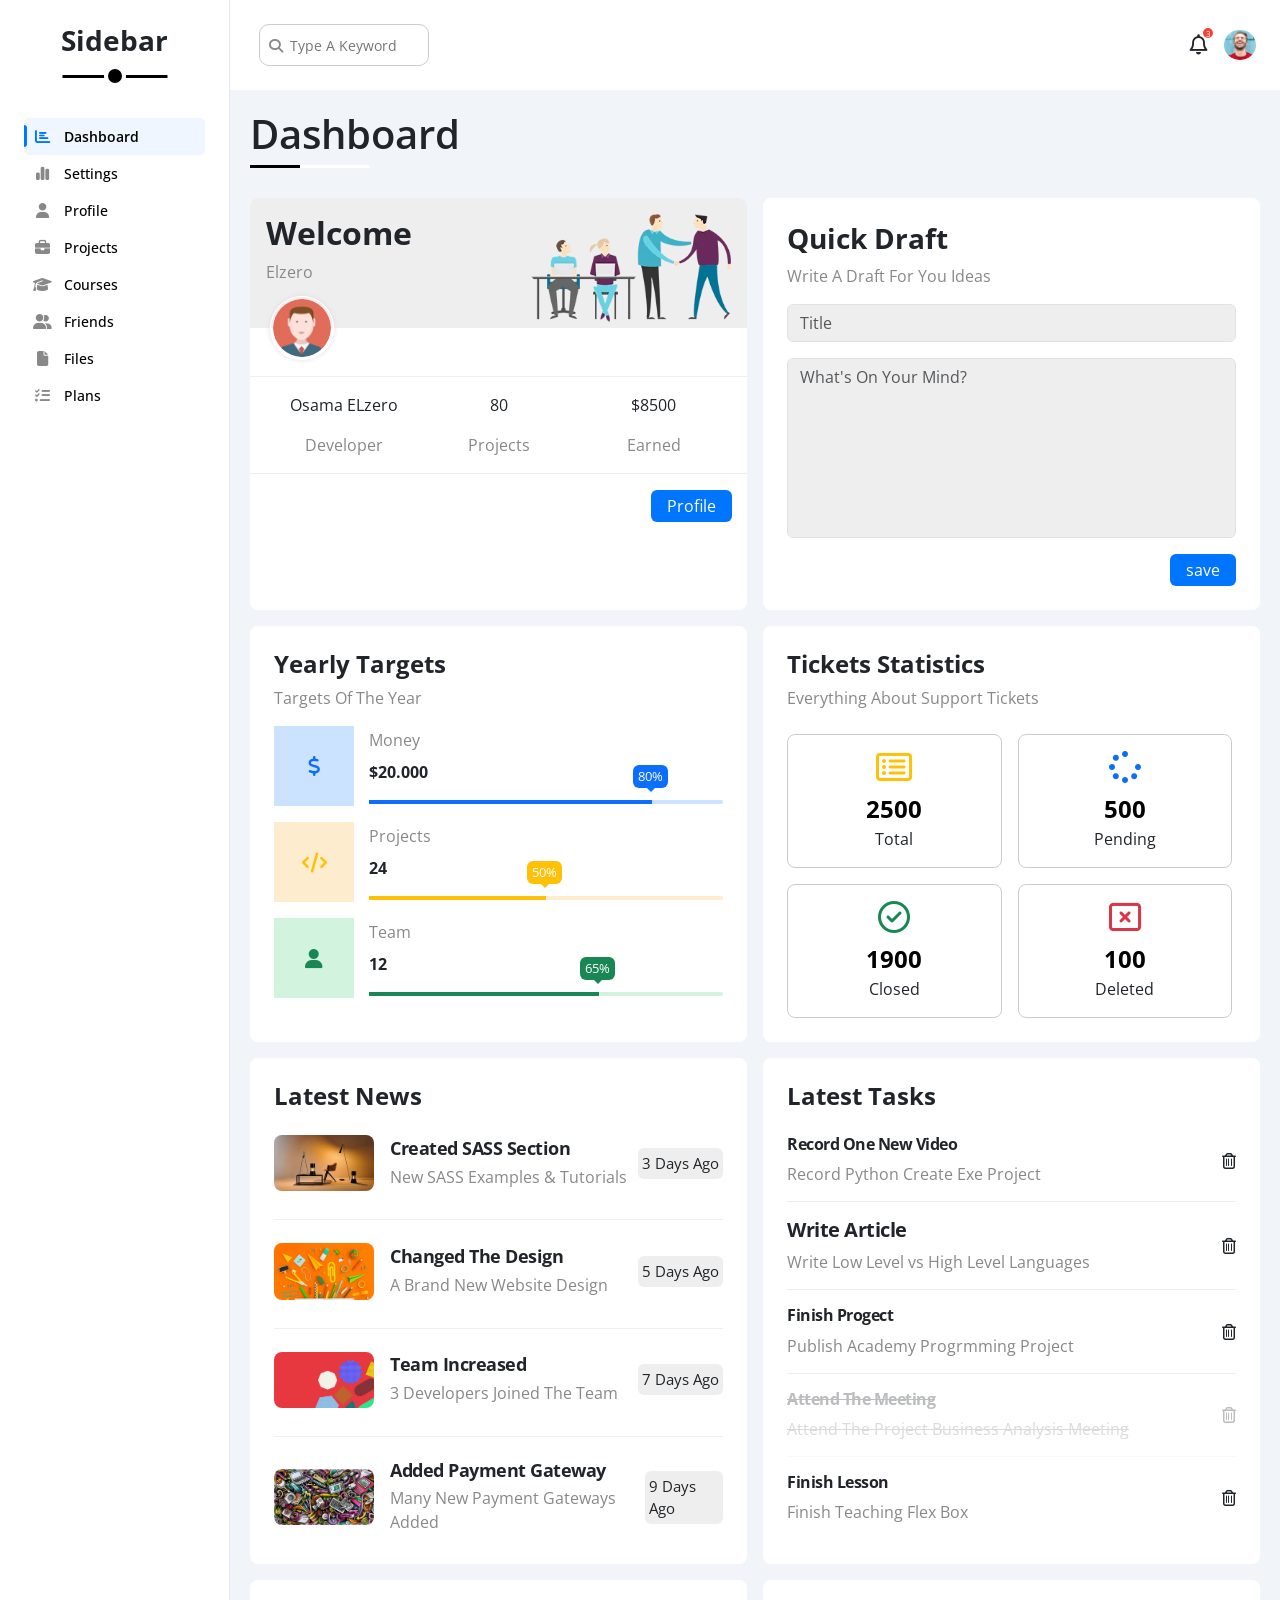
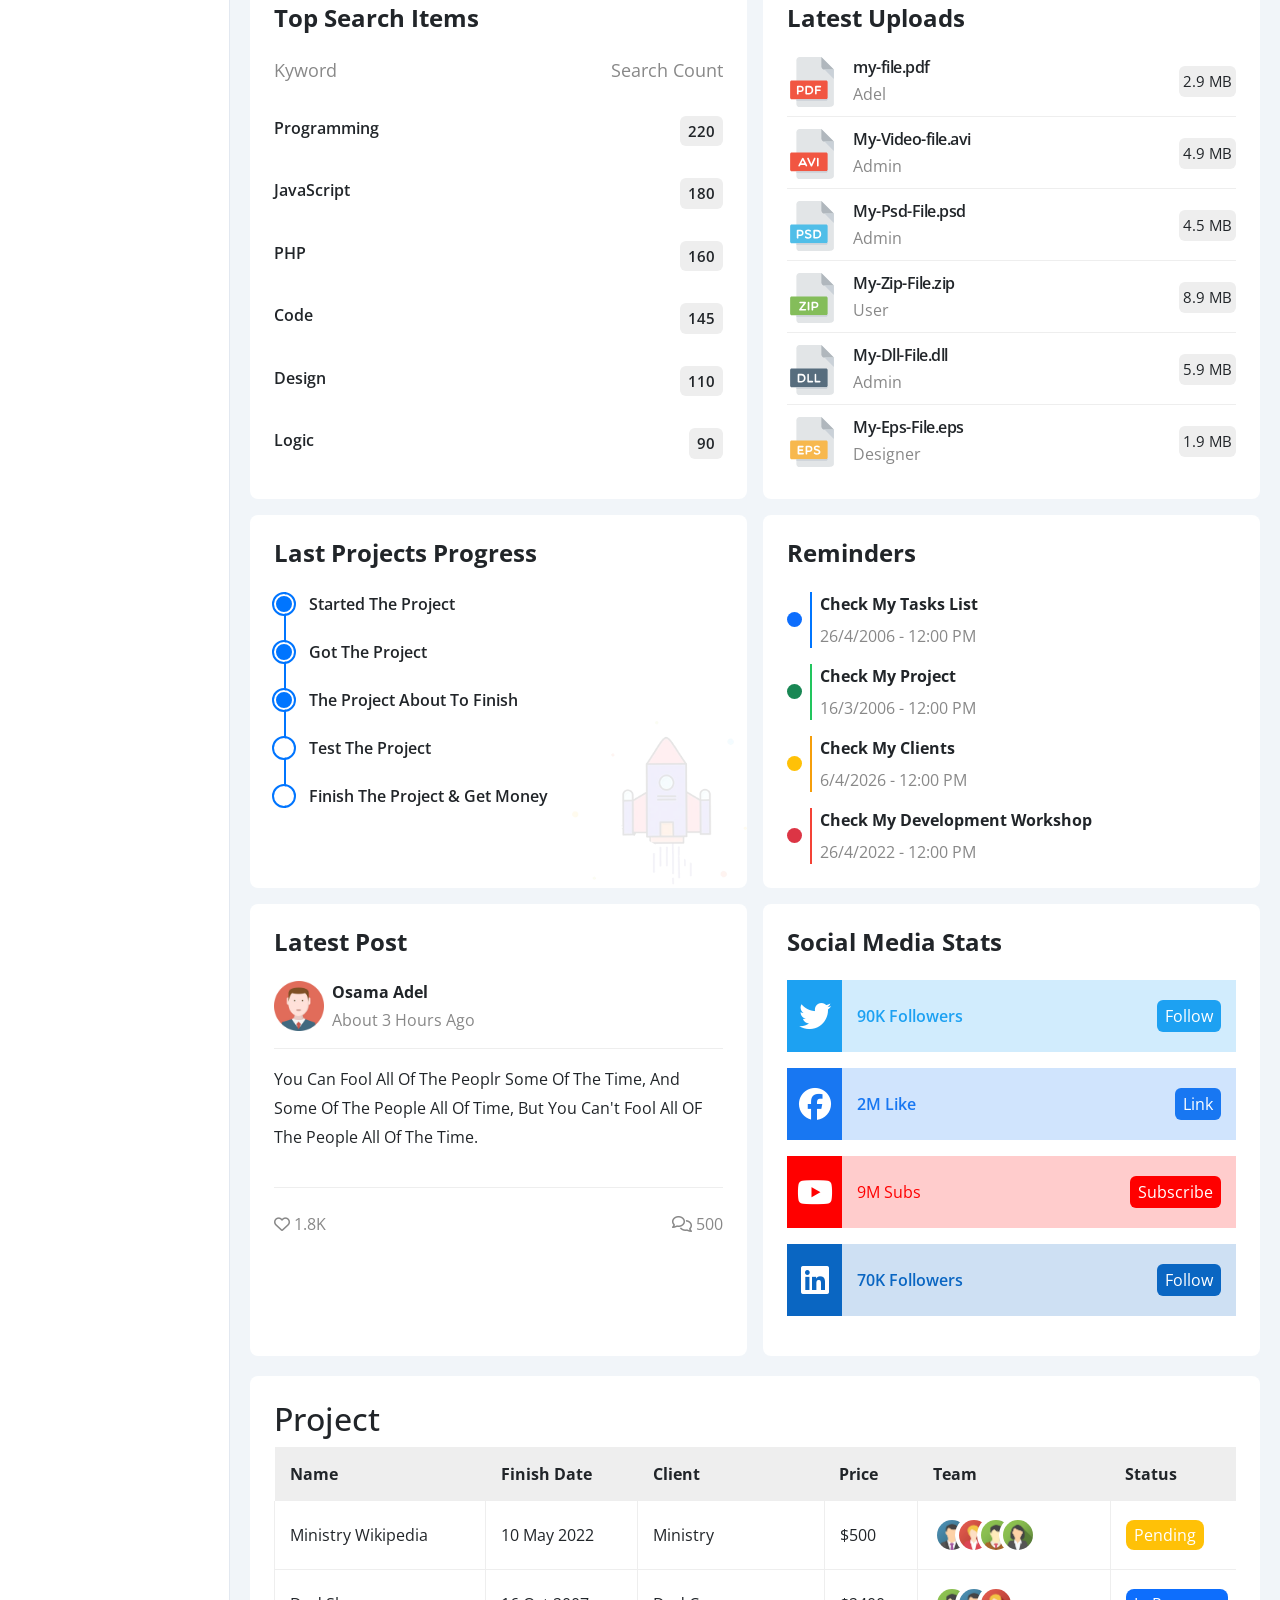
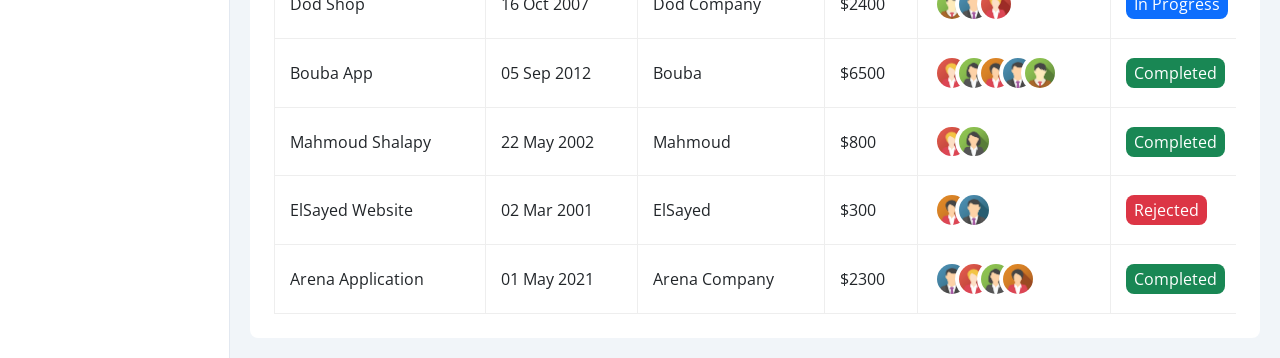
==== commit 05215d2f: "Refactor HTML structure and improve accessibility by adding title and aria-label attributes to links" ====
--- a/index.html
+++ b/index.html
@@ -32,64 +32,65 @@
                 <h3 class="position-relative text-center mt-0">Sidebar</h3>
                 <ul>
                     <li data-label="Dashboard">
-                        <a class="active  d-flex align-items-center fs-14 mt-2  text-black rad-6 p-2" href="index.html"
-                            title="Dashboard" aria-label="Dashboard">
+                        <a title="Dashboard" aria-label="Dashboard"
+                            class="active  d-flex align-items-center fs-14 mt-2  text-black rad-6 p-2"
+                            href="index.html">
                             <i class="fa-solid fa-chart-bar fa-fw"></i>
                             <span class="hide-mobile">Dashboard</span>
                         </a>
                     </li>
 
                     <li data-label="Settings">
-                        <a class="  d-flex align-items-center fs-14  text-black rad-6 p-2" href="settings.html"
-                            title="Settings" aria-label="Settings">
+                        <a title="Settings" aria-label="Settings" class="  d-flex align-items-center fs-14  text-black rad-6 p-2"
+                            href="settings.html" >
                             <i class="fa-solid fa-chart-simple fa-fw"></i>
                             <span>Settings</span>
                         </a>
                     </li>
 
                     <li data-label="Profile">
-                        <a class="d-flex align-items-center fs-14  text-black rad-6 p-2" href="profile.html"
-                            title="Profile" aria-label="Profile">
+                        <a title="Profile" aria-label="Profile" class="d-flex align-items-center fs-14  text-black rad-6 p-2"
+                            href="profile.html" >
                             <i class="fa-solid fa-user fa-fw"></i>
                             <span>Profile</span>
                         </a>
                     </li>
 
                     <li data-label="Projects">
-                        <a class="  d-flex align-items-center fs-14  text-black rad-6 p-2" href="projects.html"
-                            title="Projects" aria-label="Projects">
+                        <a title="Projects" aria-label="Projects" class=" d-flex align-items-center fs-14  text-black rad-6 p-2"
+                            href="projects.html" >
                             <i class="fa-solid fa-briefcase fa-fw"></i>
                             <span>Projects</span>
                         </a>
                     </li>
 
                     <li data-label="Courses">
-                        <a class="  d-flex align-items-center fs-14  text-black rad-6 p-2" href="courses.html"
-                            title="Courses" aria-label="Courses">
+                        <a title="Courses" aria-label="Courses" class="d-flex align-items-center fs-14  text-black rad-6 p-2"
+                            href="courses.html" >
                             <i class="fa-solid fa-graduation-cap fa-fw"></i>
                             <span>Courses</span>
                         </a>
                     </li>
 
                     <li data-label="Friends">
-                        <a class="d-flex align-items-center fs-14  text-black rad-6 p-2" href="friends.html"
-                            title="Friends" aria-label="Friends">
+                        <a title="Friends" aria-label="Friends" class="d-flex align-items-center fs-14  text-black rad-6 p-2"
+                            href="friends.html" >
                             <i class="fa-solid fa-user-friends fa-fw"></i>
                             <span>Friends</span>
                         </a>
                     </li>
 
                     <li data-label="Files">
-                        <a class="  d-flex align-items-center fs-14  text-black rad-6 p-2" href="files.html"
-                            title="Files" aria-label="Files">
+                        <a title="Files" aria-label="Files" class="d-flex align-items-center fs-14  text-black rad-6 p-2"
+                            href="files.html" >
                             <i class="fa-solid fa-file fa-fw"></i>
                             <span>Files</span>
                         </a>
                     </li>
 
                     <li data-label="Plans">
-                        <a class="  d-flex align-items-center fs-14  text-black rad-6 p-2" href="plans.html"
-                            title="Plans" aria-label="Plans">
+                        <a title="Plans" aria-label="Plans" class="d-flex align-items-center fs-14  text-black rad-6 p-2"
+                            href="plans.html" >
                             <i class="fa-solid fa-list-check fa-fw"></i>
                             <span>Plans</span>
                         </a>
@@ -108,7 +109,7 @@
                         <span class="notification position-relative">
                             <i class="fa-regular fa-bell fa-lg"></i>
                         </span>
-                        <img src="image/swiper.webp" alt="icon-img" class=" ms-3" width="32" height="32">
+                        <img src="image/swiper.webp" alt="icon-img" class=" ms-3 img-fluid" loading="lazy" width="32" height="32">
                     </div>
                 </div>
                 <!-- End head -->
@@ -132,7 +133,7 @@
                             <div>80 <span class="d-block mt-3 fs-6">Projects</span></div>
                             <div>$8500<span class="d-block mt-3 fs-6">Earned</span></div>
                         </div>
-                        <a title="Visit Profile" aria-label="Visit Profile" href="profile.html"
+                        <a title="" aria-label="" title="Visit Profile" aria-label="Visit Profile" href="profile.html"
                             class="visit d-block fs-6 rounded-2  text-white pt-1 pb-1 ps-3 pe-3 w-fit">Profile</a>
                     </div>
                     <!-- End welcome -->
@@ -493,7 +494,7 @@
                             <i
                                 class="fa-brands fa-twitter fa-2x text-white h-100 d-flex align-items-center justify-content-center"></i>
                             <span class="fw-semibold">90K Followers</span>
-                            <a class="fs-6 text-white btn-shape" href="#" title="twitter"
+                            <a title="" aria-label="" class="fs-6 text-white btn-shape" href="#" title="twitter"
                                 aria-label="twitter">Follow</a>
                         </div>
                         <div
@@ -501,7 +502,7 @@
                             <i
                                 class="fa-brands fa-facebook fa-2x text-white h-100 d-flex align-items-center justify-content-center"></i>
                             <span class="fw-semibold">2M Like</span>
-                            <a class="fs-6 text-white btn-shape" href="#" title="facebook"
+                            <a title="" aria-label="" class="fs-6 text-white btn-shape" href="#" title="facebook"
                                 aria-label="facebook">Link</a>
                         </div>
                         <div
@@ -509,7 +510,7 @@
                             <i
                                 class="fa-brands fa-youtube fa-2x text-white h-100 d-flex align-items-center justify-content-center"></i>
                             <span class="fw-semi-bold">9M Subs</span>
-                            <a class="fs-6 text-white btn-shape" href="#" title="youtube"
+                            <a title="" aria-label="" class="fs-6 text-white btn-shape" href="#" title="youtube"
                                 aria-label="youtube">Subscribe</a>
                         </div>
                         <div
@@ -517,7 +518,7 @@
                             <i
                                 class="fa-brands fa-linkedin fa-2x text-white h-100 d-flex align-items-center justify-content-center"></i>
                             <span class="fw-semibold">70K Followers</span>
-                            <a class="fs-6 text-white btn-shape" href="#" title="linkedin"
+                            <a title="" aria-label="" class="fs-6 text-white btn-shape" href="#" title="linkedin"
                                 aria-label="linkedin">Follow</a>
                         </div>
                     </div>
@@ -555,7 +556,8 @@
                                             class="img-fluid rounded-circle p-1 bg-white" alt="image-team">
                                     </td>
                                     <td>
-                                        <span class="lable bg-warning text-white pt-1 pb-1 ps-2 pe-2 rounded-3">Pending</span>
+                                        <span
+                                            class="lable bg-warning text-white pt-1 pb-1 ps-2 pe-2 rounded-3">Pending</span>
                                     </td>
                                 </tr>
 
@@ -573,7 +575,8 @@
                                             class="img-fluid rounded-circle p-1 bg-white" alt="image-team">
                                     </td>
                                     <td>
-                                        <span class="lable text-white bg-primary pt-1 pb-1 ps-2 pe-2 rounded-3">In Progress</span>
+                                        <span class="lable text-white bg-primary pt-1 pb-1 ps-2 pe-2 rounded-3">In
+                                            Progress</span>
                                     </td>
                                 </tr>
 
@@ -595,7 +598,8 @@
                                             class="img-fluid rounded-circle p-1 bg-white" alt="image-team">
                                     </td>
                                     <td>
-                                        <span class="lable  text-white bg-success pt-1 pb-1 ps-2 pe-2 rounded-3">Completed</span>
+                                        <span
+                                            class="lable  text-white bg-success pt-1 pb-1 ps-2 pe-2 rounded-3">Completed</span>
                                     </td>
                                 </tr>
 
@@ -611,7 +615,8 @@
                                             class="img-fluid rounded-circle p-1 bg-white" alt="image-team">
                                     </td>
                                     <td>
-                                        <span class="lable  text-white bg-success pt-1 pb-1 ps-2 pe-2 rounded-3">Completed</span>
+                                        <span
+                                            class="lable  text-white bg-success pt-1 pb-1 ps-2 pe-2 rounded-3">Completed</span>
                                     </td>
                                 </tr>
 
@@ -627,7 +632,8 @@
                                             class="img-fluid rounded-circle p-1 bg-white" alt="image-team">
                                     </td>
                                     <td>
-                                        <span class="lable text-white bg-danger pt-1 pb-1 ps-2 pe-2 rounded-3 fs-6">Rejected</span>
+                                        <span
+                                            class="lable text-white bg-danger pt-1 pb-1 ps-2 pe-2 rounded-3 fs-6">Rejected</span>
                                     </td>
                                 </tr>
 
@@ -647,7 +653,8 @@
                                             class="img-fluid rounded-circle p-1 bg-white" alt="image-team">
                                     </td>
                                     <td>
-                                        <span class="lable  text-white bg-success pt-1 pb-1 ps-2 pe-2 rounded-3">Completed</span>
+                                        <span
+                                            class="lable  text-white bg-success pt-1 pb-1 ps-2 pe-2 rounded-3">Completed</span>
                                     </td>
                                 </tr>
                             </tbody>
--- a/css/style.css
+++ b/css/style.css
@@ -1311,4 +1311,916 @@
 
 }
 
-/* ----------------------------////// End Settings //////--------------------------*/+/* ----------------------------////// End Settings //////--------------------------*/
+/* ----------------------------////// start Profile //////--------------------------*/
+/* Shared Page Cards */
+.page-card {
+    background: #fff;
+    border: 1px solid #e6edf5;
+    border-radius: 20px;
+    box-shadow: 0 18px 40px rgb(15 23 42 / 6%);
+}
+
+/* start overview */
+.profile-wrapper {
+    grid-template-columns: minmax(0, 1fr) minmax(300px, 420px);
+}
+
+.profile-wrapper .overview {
+    grid-column: 1 / -1;
+    overflow: hidden;
+}
+
+.overview .avatar-box {
+    width: 280px;
+    padding: 32px 24px;
+    text-align: center;
+    border-right: 1px solid #eee;
+    flex-shrink: 0;
+}
+
+.overview .avatar-box img {
+    width: 120px;
+    height: 120px;
+    object-fit: cover;
+}
+
+.overview .avatar-box .level {
+    height: 8px;
+    width: 75%;
+    margin: 0 auto;
+    overflow: hidden;
+}
+
+.overview .avatar-box .level span {
+    display: block;
+    height: 100%;
+    background-color: var(--blue-color);
+    border-radius: inherit;
+    color: transparent;
+}
+
+.overview .avatar-box .rating {
+    color: #f59e0b;
+}
+
+.overview .info-box {
+    flex: 1;
+}
+
+.overview .info-row {
+    display: grid;
+    grid-template-columns: repeat(3, minmax(0, 1fr)) 80px;
+    gap: 14px 18px;
+    align-items: center;
+    padding: 18px 24px;
+    border-bottom: 1px solid #eee;
+}
+
+.overview .info-row:last-child {
+    border-bottom: 0;
+}
+
+.overview .info-title {
+    grid-column: 1 / -1;
+    margin: 0;
+    font-size: 15px;
+    font-weight: 700;
+    color: var(--grey-color);
+}
+
+.profile-detail {
+    font-size: 14px;
+    color: #111827;
+}
+
+.profile-detail span {
+    display: inline-block;
+    margin-right: 4px;
+    color: var(--grey-color);
+}
+
+.profile-switch {
+    justify-self: end;
+}
+
+.profile-switch .toggle-switch {
+    width: 60px;
+    height: 24px;
+}
+
+.profile-switch .toggle-switch::before {
+    width: 18px;
+    height: 18px;
+    top: 3px;
+    left: 3px;
+    font-size: 10px;
+}
+
+.profile-switch .toggle-checkbox:checked+.toggle-switch::before {
+    left: 39px;
+}
+
+.skills-card,
+.activities-card {
+    min-height: 100%;
+}
+
+.skills-row {
+    display: flex;
+    flex-wrap: wrap;
+    gap: 8px;
+    padding: 14px 0;
+    border-bottom: 1px solid #eee;
+}
+
+.skills-row:last-child {
+    border-bottom: 0;
+    padding-bottom: 0;
+}
+
+.skills-row:first-child {
+    padding-top: 0;
+}
+
+.skill-tag,
+.project-tag {
+    display: inline-flex;
+    align-items: center;
+    padding: 6px 10px;
+    background-color: #f6f7fb;
+    border-radius: 999px;
+    font-size: 13px;
+    font-weight: 600;
+    color: #374151;
+}
+
+.activity-row {
+    display: flex;
+    align-items: center;
+    gap: 16px;
+    padding: 18px 0;
+    border-bottom: 1px solid #eee;
+}
+
+.activity-row:last-child {
+    border-bottom: 0;
+    padding-bottom: 0;
+}
+
+.activity-row:first-child {
+    padding-top: 0;
+}
+
+.activity-row img {
+    width: 64px;
+    height: 64px;
+    object-fit: cover;
+}
+
+.activity-copy {
+    flex: 1;
+}
+
+.activity-copy h3 {
+    margin: 0 0 6px;
+    font-size: 16px;
+    font-weight: 700;
+}
+
+.activity-copy p {
+    margin: 0;
+    font-size: 14px;
+    color: var(--grey-color);
+}
+
+.activity-time {
+    min-width: 88px;
+    text-align: right;
+}
+
+.activity-time strong {
+    display: block;
+    margin-bottom: 6px;
+    font-size: 14px;
+    color: #111827;
+}
+
+.activity-time span {
+    font-size: 13px;
+    color: var(--grey-color);
+}
+
+/* ----------------------------////// End Profile ////////--------------------------*/
+/* ----------------------------////// start Projects //////------------------------*/
+.projects-wrapper {
+    grid-template-columns: repeat(auto-fill, minmax(300px, 1fr));
+}
+
+.project-card {
+    position: relative;
+    padding: 24px;
+}
+
+.project-date {
+    position: absolute;
+    top: 24px;
+    right: 24px;
+    font-size: 13px;
+    color: var(--grey-color);
+}
+
+.project-card h3 {
+    margin: 0 0 10px;
+    font-size: 18px;
+    font-weight: 700;
+}
+
+.project-card p {
+    margin: 0;
+    min-height: 48px;
+    line-height: 1.8;
+    font-size: 14px;
+    color: var(--grey-color);
+}
+
+.project-team {
+    display: flex;
+    align-items: flex-end;
+    min-height: 60px;
+    margin: 22px 0 18px;
+}
+
+.project-team img {
+    width: 40px;
+    height: 40px;
+    border: 2px solid white;
+    border-radius: 50%;
+    object-fit: cover;
+    margin-right: -14px;
+}
+
+.project-team img:last-child {
+    margin-right: 0;
+}
+
+.project-tags {
+    display: flex;
+    justify-content: flex-end;
+    flex-wrap: wrap;
+    gap: 8px;
+    padding: 18px 0;
+    margin-bottom: 18px;
+    border-top: 1px solid #eee;
+    border-bottom: 1px solid #eee;
+}
+
+.project-progress-row {
+    display: flex;
+    align-items: center;
+    gap: 16px;
+}
+
+.project-progress {
+    flex: 1;
+    height: 8px;
+    overflow: hidden;
+    border-radius: 999px;
+    background-color: #f1f5f9;
+}
+
+.project-progress span {
+    display: block;
+    height: 100%;
+    border-radius: inherit;
+}
+
+.project-budget {
+    font-size: 14px;
+    font-weight: 700;
+    color: var(--grey-color);
+    white-space: nowrap;
+}
+
+.bar-red {
+    background-color: var(--red-color);
+}
+
+.bar-green {
+    background-color: var(--green-color);
+}
+
+.bar-blue {
+    background-color: var(--blue-color);
+}
+
+/* ----------------------------////// End Projects ////////------------------------*/
+/* ----------------------------////// start Courses //////-------------------------*/
+.courses-wrapper {
+    grid-template-columns: repeat(auto-fill, minmax(300px, 1fr));
+}
+
+.course-card {
+    position: relative;
+    overflow: hidden;
+}
+
+.course-cover {
+    width: 100%;
+    height: 180px;
+    object-fit: cover;
+}
+
+.course-author {
+    position: absolute;
+    top: 20px;
+    left: 20px;
+    width: 58px;
+    height: 58px;
+    border: 3px solid white;
+    border-radius: 50%;
+    object-fit: cover;
+    box-shadow: 0 12px 24px rgb(15 23 42 / 18%);
+}
+
+.course-body {
+    padding: 18px 18px 54px;
+}
+
+.course-body h3 {
+    margin: 0 0 12px;
+    font-size: 17px;
+    font-weight: 700;
+}
+
+.course-body p {
+    margin: 0;
+    min-height: 95px;
+    color: var(--grey-color);
+    line-height: 1.7;
+    font-size: 14px;
+}
+
+.course-footer {
+    position: relative;
+    display: flex;
+    align-items: center;
+    justify-content: space-between;
+    gap: 12px;
+    padding: 18px;
+    border-top: 1px solid #eee;
+}
+
+.course-link {
+    position: absolute;
+    top: -15px;
+    left: 50%;
+    transform: translateX(-50%);
+    padding: 6px 14px;
+    border-radius: 999px;
+    background-color: var(--blue-color);
+    color: white;
+    font-size: 12px;
+    font-weight: 700;
+}
+
+.course-footer span {
+    color: var(--grey-color);
+    font-size: 13px;
+}
+
+/* ----------------------------////// End Courses ////////-------------------------*/
+/* ----------------------------////// start Friends //////-------------------------*/
+.friends-wrapper {
+    grid-template-columns: repeat(auto-fill, minmax(300px, 1fr));
+}
+
+.friend-card {
+    padding: 22px;
+}
+
+.friend-contact {
+    display: flex;
+    gap: 10px;
+}
+
+.friend-contact a {
+    width: 34px;
+    height: 34px;
+    border-radius: 50%;
+    background-color: #f4f7fb;
+    color: #64748b;
+    display: inline-flex;
+    align-items: center;
+    justify-content: center;
+    transition: 0.3s;
+}
+
+.friend-contact a:hover {
+    background-color: #e0edff;
+    color: var(--blue-color);
+}
+
+.friend-avatar {
+    display: block;
+    width: 96px;
+    height: 96px;
+    margin: 14px auto 12px;
+    border-radius: 50%;
+    object-fit: cover;
+}
+
+.friend-card h3 {
+    margin: 0 0 6px;
+    font-size: 18px;
+    text-align: center;
+    font-weight: 700;
+}
+
+.friend-card>p {
+    margin: 0 0 18px;
+    color: var(--grey-color);
+    font-size: 14px;
+    text-align: center;
+}
+
+.friend-stats {
+    position: relative;
+    margin: 0 0 18px;
+    padding: 18px 0;
+    border-top: 1px solid #eee;
+    border-bottom: 1px solid #eee;
+}
+
+.friend-stats li {
+    display: flex;
+    align-items: center;
+    gap: 10px;
+    margin-bottom: 10px;
+    font-size: 14px;
+}
+
+.friend-stats li:last-child {
+    margin-bottom: 0;
+}
+
+.friend-card.vip-card .friend-stats::after {
+    content: "VIP";
+    position: absolute;
+    right: 0;
+    top: 50%;
+    transform: translateY(-50%);
+    font-size: 34px;
+    font-weight: 800;
+    letter-spacing: 1px;
+    color: #f59e0b;
+    opacity: 0.2;
+}
+
+.friend-meta {
+    display: flex;
+    align-items: center;
+    justify-content: space-between;
+    gap: 12px;
+    color: var(--grey-color);
+    font-size: 13px;
+}
+
+.friend-actions {
+    display: flex;
+    gap: 8px;
+}
+
+.friend-actions a {
+    padding: 8px 14px;
+    border-radius: 10px;
+    color: white;
+    font-size: 13px;
+    font-weight: 700;
+}
+
+.profile-btn {
+    background-color: var(--blue-color);
+}
+
+.remove-btn {
+    background-color: var(--red-color);
+}
+
+/* ----------------------------////// End Friends ////////-------------------------*/
+/* ----------------------------////// start Files //////---------------------------*/
+.files-wrapper {
+    grid-template-columns: minmax(0, 1fr);
+}
+
+.files-layout {
+    display: flex;
+    align-items: flex-start;
+    gap: 20px;
+}
+
+.files-grid {
+    flex: 1;
+    display: grid;
+    grid-template-columns: repeat(auto-fill, minmax(180px, 1fr));
+    gap: 20px;
+    width: 100%;
+}
+
+.file-card {
+    padding: 16px;
+    cursor: pointer;
+}
+
+.file-actions {
+    display: flex;
+    justify-content: flex-start;
+}
+
+.file-actions i {
+    font-size: 13px;
+    color: #94a3b8;
+}
+
+.file-icon {
+    text-align: center;
+    padding: 8px 0 16px;
+    transition: transform 0.3s;
+}
+
+.file-card:hover .file-icon {
+    transform: translateY(-4px);
+}
+
+.file-icon img {
+    width: 64px;
+    height: 64px;
+}
+
+.file-card h3 {
+    margin: 0 0 10px;
+    font-size: 15px;
+    font-weight: 700;
+    text-align: center;
+}
+
+.file-user {
+    margin: 0;
+    color: var(--grey-color);
+    font-size: 13px;
+}
+
+.file-meta {
+    display: flex;
+    align-items: center;
+    justify-content: space-between;
+    margin-top: 14px;
+    padding-top: 14px;
+    border-top: 1px solid #eee;
+    color: var(--grey-color);
+    font-size: 12px;
+}
+
+.files-stats {
+    width: 260px;
+    padding: 24px;
+    flex-shrink: 0;
+    cursor: pointer;
+}
+
+.files-stats h2 {
+    margin: 0 0 20px;
+    font-size: 23px;
+    font-weight: 700;
+}
+
+.file-stat {
+    display: flex;
+    align-items: center;
+    gap: 12px;
+    padding: 12px;
+    border: 1px solid #eee;
+    border-radius: 14px;
+    margin-bottom: 14px;
+    cursor: pointer;
+}
+
+.file-stat .icon {
+    width: 44px;
+    height: 44px;
+    border-radius: 12px;
+    display: inline-flex;
+    align-items: center;
+    justify-content: center;
+}
+
+.file-stat .icon img {
+    width: 24px;
+    height: 24px;
+}
+
+.file-stat .meta {
+    flex: 1;
+}
+
+.file-stat .meta strong {
+    display: block;
+    margin-bottom: 4px;
+    font-size: 14px;
+}
+
+.file-stat .meta span,
+.file-stat .size {
+    color: var(--grey-color);
+    font-size: 12px;
+}
+
+.is-blue {
+    background-color: rgb(0 117 255 / 12%);
+}
+
+.is-green {
+    background-color: rgb(34 197 94 / 12%);
+}
+
+.is-red {
+    background-color: rgb(244 67 54 / 12%);
+}
+
+.is-orange {
+    background-color: rgb(245 158 11 / 12%);
+}
+
+.is-violet {
+    background-color: rgb(139 92 246 / 12%);
+}
+
+.upload-btn {
+    display: flex;
+    align-items: center;
+    gap: 8px;
+    width: fit-content;
+    padding: 10px 16px;
+    margin: 12px auto 0;
+    border-radius: 12px;
+    background-color: var(--blue-color);
+    color: white;
+    font-size: 14px;
+    font-weight: 700;
+    cursor: pointer;
+}
+
+.upload-btn:hover i {
+    animation: go-up 0.8s infinite;
+}
+
+@keyframes go-up {
+    0%,
+    100% {
+        transform: translateY(0);
+    }
+
+    50% {
+        transform: translateY(-4px);
+    }
+}
+
+/* ----------------------------////// End Files ////////---------------------------*/
+/* ----------------------------////// start Plans //////---------------------------*/
+.plans-wrapper {
+    grid-template-columns: repeat(auto-fill, minmax(400px, 1fr));
+}
+
+.plan-card {
+    padding: 20px;
+}
+
+.plan-header {
+    padding: 26px 16px;
+    border: 3px solid white;
+    border-radius: 18px;
+    color: white;
+    text-align: center;
+    margin-bottom: 22px;
+}
+
+.free-plan .plan-header {
+    background-color: var(--green-color);
+    outline: 3px solid var(--green-color);
+}
+
+.basic-plan .plan-header {
+    background-color: var(--blue-color);
+    outline: 3px solid var(--blue-color);
+}
+
+.premium-plan .plan-header {
+    background-color: var(--orange-color);
+    outline: 3px solid var(--orange-color);
+}
+
+.plan-header h2 {
+    margin: 0 0 8px;
+    font-size: 28px;
+    font-weight: 700;
+}
+
+.plan-price {
+    position: relative;
+    display: inline-block;
+    padding-left: 18px;
+    font-size: 40px;
+    font-weight: 800;
+    line-height: 1;
+}
+
+.plan-price::before {
+    content: "$";
+    position: absolute;
+    left: 0;
+    top: 1px;
+    font-size: 25px;
+    font-weight: 700;
+}
+
+.plan-features {
+    margin: 0;
+    padding: 0;
+}
+
+.plan-features li {
+    display: flex;
+    align-items: center;
+    justify-content: space-between;
+    gap: 12px;
+    padding: 14px 0;
+    border-bottom: 1px solid #eee;
+    font-size: 15px;
+}
+
+.plan-features li span {
+    display: inline-flex;
+    align-items: center;
+    gap: 10px;
+}
+
+.plan-features .yes {
+    color: var(--green-color);
+}
+
+.plan-features .no {
+    color: var(--red-color);
+}
+
+.plan-features .fa-circle-info {
+    color: var(--grey-color);
+}
+
+.plan-footer {
+    padding-top: 18px;
+}
+
+.join-btn {
+    display: inline-flex;
+    padding: 10px 18px;
+    border-radius: 12px;
+    color: white;
+    font-size: 14px;
+    font-weight: 700;
+}
+
+.join-btn.free {
+    background-color: var(--green-color);
+}
+
+.join-btn.basic {
+    background-color: var(--blue-color);
+}
+
+.plan-current {
+    margin: 0;
+    color: var(--grey-color);
+    text-align: center;
+    font-size: 14px;
+    font-weight: 700;
+}
+
+/* ----------------------------////// End Plans ////////---------------------------*/
+
+@media (max-width: 1199px) {
+    .profile-wrapper {
+        grid-template-columns: minmax(0, 1fr);
+    }
+
+    .files-layout {
+        flex-direction: column-reverse;
+    }
+
+    .files-stats {
+        width: 100%;
+    }
+}
+
+@media (max-width: 991px) {
+    .overview {
+        flex-direction: column;
+    }
+
+    .overview .avatar-box {
+        width: 100%;
+        border-right: 0;
+        border-bottom: 1px solid #eee;
+    }
+
+    .overview .info-row {
+        grid-template-columns: repeat(2, minmax(0, 1fr));
+    }
+
+    .profile-switch {
+        grid-column: 1 / -1;
+        justify-self: start;
+    }
+
+    .project-tags {
+        justify-content: flex-start;
+    }
+
+    .project-progress-row,
+    .friend-meta {
+        flex-direction: column;
+        align-items: flex-start;
+    }
+}
+
+@media (max-width: 767px) {
+    .profile-wrapper,
+    .projects-wrapper,
+    .courses-wrapper,
+    .friends-wrapper,
+    .plans-wrapper {
+        grid-template-columns: minmax(0, 1fr);
+    }
+
+    .overview .info-row {
+        grid-template-columns: minmax(0, 1fr);
+        padding: 18px 16px;
+    }
+
+    .overview .avatar-box {
+        padding: 24px 18px;
+    }
+
+    .skills-card,
+    .activities-card,
+    .project-card,
+    .friend-card,
+    .plan-card,
+    .files-stats,
+    .file-card {
+        border-radius: 18px;
+    }
+
+    .activity-row {
+        flex-direction: column;
+        align-items: center;
+        text-align: center;
+    }
+
+    .activity-time {
+        text-align: center;
+    }
+
+    .project-date {
+        position: static;
+        display: block;
+        margin-bottom: 10px;
+    }
+
+    .course-body p {
+        min-height: 0;
+    }
+
+    .friend-actions {
+        width: 100%;
+    }
+
+    .friend-actions a {
+        flex: 1;
+        text-align: center;
+    }
+
+    .files-grid {
+        grid-template-columns: repeat(auto-fill, minmax(200px, 1fr));
+        gap: 16px;
+        width: 100%;
+    }
+
+    .files-stats,
+    .file-card {
+        padding: 18px;
+    }
+
+    .plan-features li {
+        align-items: flex-start;
+    }
+}
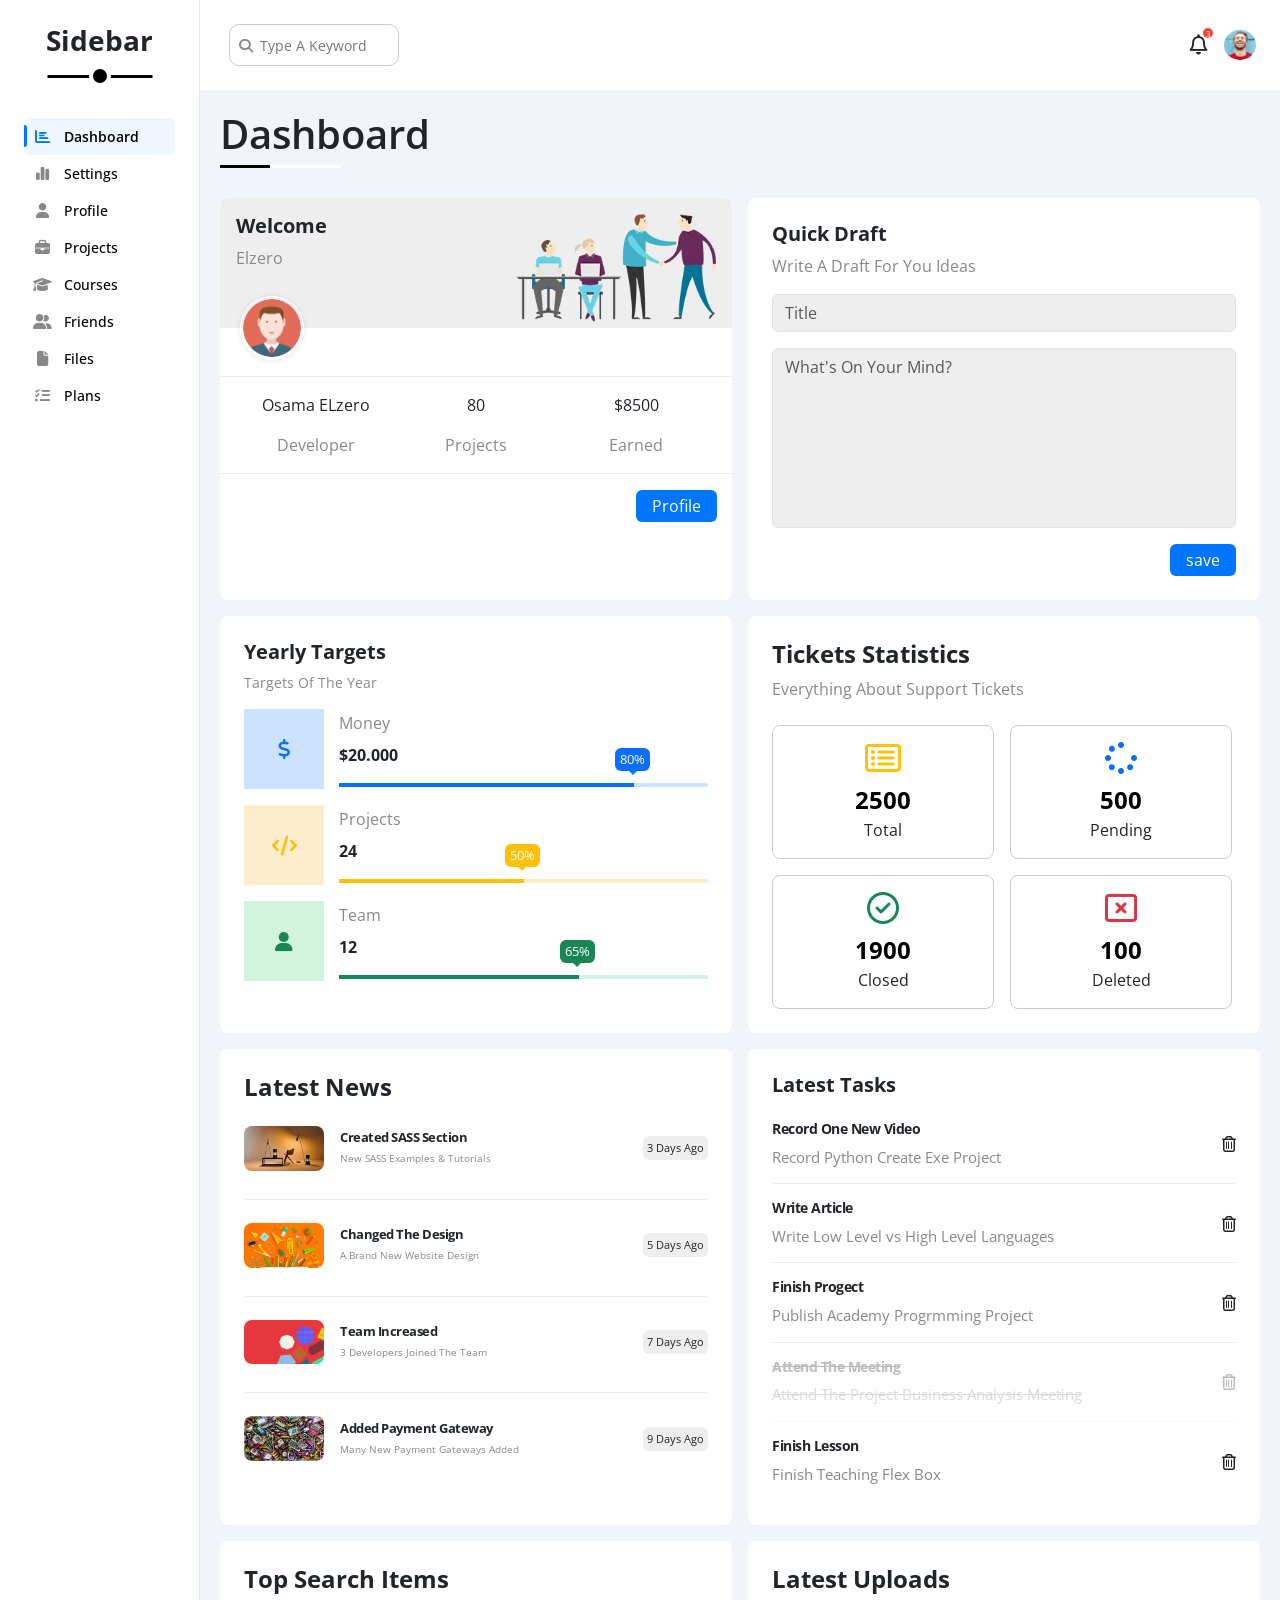
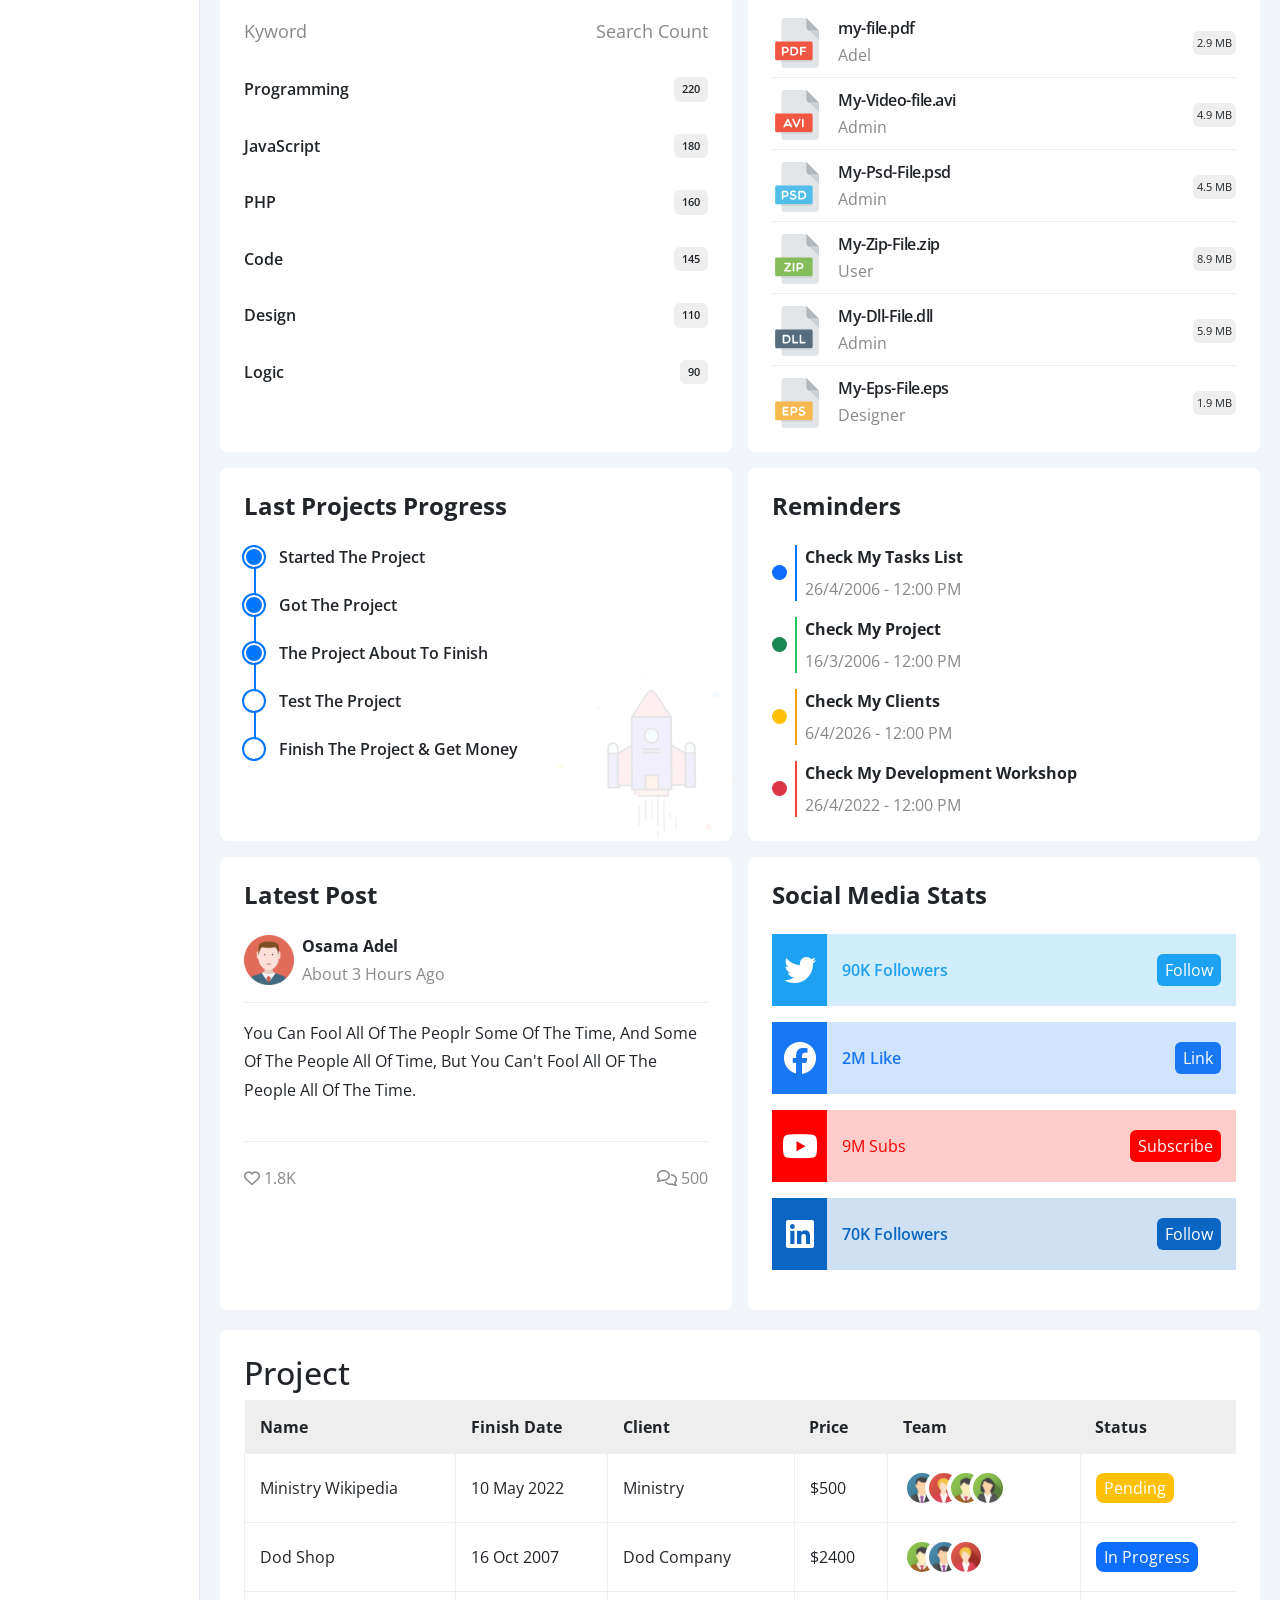
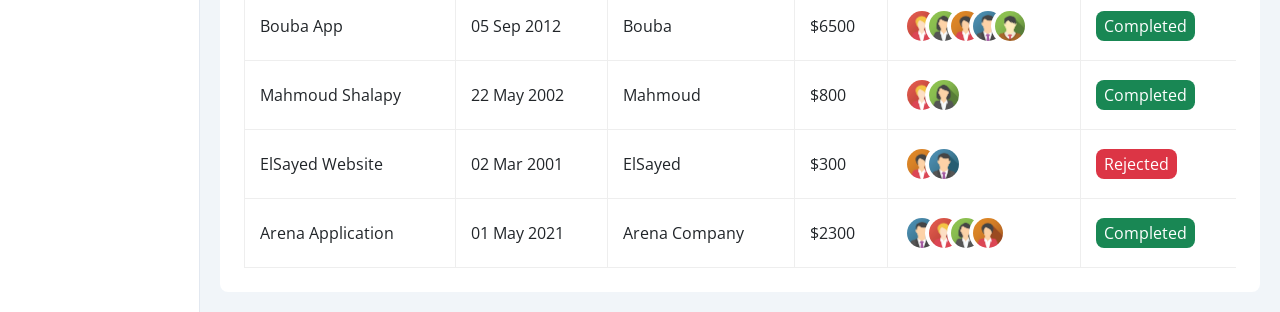
==== commit 03e3f14f: "style: Adjust sidebar width and update font sizes for improved layout consistency" ====
--- a/index.html
+++ b/index.html
@@ -119,7 +119,7 @@
                     <div class="welcome bg-white text-lg-start text-center d-md-block overflow-hidden rounded-3 ">
                         <div class="intro d-flex justify-content-between  p-3">
                             <div>
-                                <h2 class="m-0 fw-bold">Welcome</h2>
+                                <h2 class="m-0 fs-5 fw-bold">Welcome</h2>
                                 <p class="text-welcome mt-2 text-start">Elzero</p>
                             </div>
                             <img src="image/welcome.webp" alt="Welcome" width="100" height="100" loading="lazy"
@@ -139,7 +139,7 @@
                     <!-- End welcome -->
                     <!-- start Quick-draft -->
                     <div class="quick-draft bg-white p-4 rounded-3">
-                        <h2 class="mt-0 mb-2 fs-3  fw-bold">Quick Draft</h2>
+                        <h2 class="mt-0 mb-2 fs-5  fw-bold">Quick Draft</h2>
                         <p class="text-welcome mt-0 mb-3 fs-6 ">Write A Draft For You Ideas</p>
                         <form class="mt-3">
                             <input type="text" class="form-control md-5 d-block" placeholder="Title">
@@ -154,8 +154,8 @@
                     <!-- End Quick-draft -->
                     <!-- start targets -->
                     <div class="targets p-4 bg-white rounded-3">
-                        <h2 class="mt-0 mb-2 fs-4 fw-bold">Yearly Targets</h2>
-                        <p class="text-welcome mt-0 mb-3 fs-6 ">Targets Of The Year</p>
+                        <h2 class="mt-0 mb-2 fs-5 fw-bold">Yearly Targets</h2>
+                        <p class="text-welcome mt-0 mb-3  ">Targets Of The Year</p>
                         <div class="target-row blue mb-3 d-flex align-items-center">
                             <div class="icon d-flex text-primary justify-content-center align-items-center">
                                 <i class="fa-solid fa-dollar-sign fa-lg"></i>
@@ -235,7 +235,7 @@
                     <div class="latest-news p-4 bg-white rounded-3 text-center text-md-start">
                         <h2 class="mt-0 mb-4 fs-4 fw-bold">Latest News</h2>
                         <div class="news-row d-md-flex d-block align-items-center">
-                            <img src="image/news-01.webp" alt="news" width="100" height="100" loading="lazy"
+                            <img src="image/news-01.webp" alt="news" width="80" height="80" loading="lazy"
                                 class="img-fluid rounded-3 me-3 mb-2 mb-md-0">
                             <div class="info">
                                 <h3>Created SASS Section</h3>
@@ -244,7 +244,7 @@
                             <div class="btn-shape  rounded-2 p-1 label">3 Days Ago</div>
                         </div>
                         <div class="news-row d-md-flex d-block align-items-center">
-                            <img src="image/news-02.webp" alt="news" width="100" height="100" loading="lazy"
+                            <img src="image/news-02.webp" alt="news" width="80" height="80" loading="lazy"
                                 class="img-fluid rounded-3 me-3 mb-2 mb-md-0">
                             <div class="info">
                                 <h3>Changed The Design</h3>
@@ -253,7 +253,7 @@
                             <div class="btn-shape  rounded-2 p-1 label">5 Days Ago</div>
                         </div>
                         <div class="news-row d-md-flex d-block align-items-center">
-                            <img src="image/news-03.webp" alt="news" width="100" height="100" loading="lazy"
+                            <img src="image/news-03.webp" alt="news" width="80" height="80" loading="lazy"
                                 class="img-fluid rounded-3 me-3 mb-2 mb-md-0">
                             <div class="info">
                                 <h3>Team Increased</h3>
@@ -262,7 +262,7 @@
                             <div class="btn-shape  rounded-2 p-1 label">7 Days Ago</div>
                         </div>
                         <div class="news-row d-md-flex d-block align-items-center ">
-                            <img src="image/news-04.webp" alt="news" width="100" height="100" loading="lazy"
+                            <img src="image/news-04.webp" alt="news" width="80" height="80" loading="lazy"
                                 class="img-fluid rounded-3 me-3 mb-2 mb-md-0">
                             <div class="info">
                                 <h3>Added Payment Gateway</h3>
@@ -274,10 +274,10 @@
                     <!-- End Latest News -->
                     <!-- start Tasks -->
                     <div class="tasks p-4 bg-white rounded-3">
-                        <h2 class="mt-0 mb-4 fs-4 fw-bold">Latest Tasks</h2>
+                        <h2 class="mt-0 mb-4 fs-5 fw-bold">Latest Tasks</h2>
                         <div class="task-row d-flex align-items-center justify-content-between mb-3">
                             <div class="info">
-                                <h3 class="mt-0 mb-2 fs-6">Record One New Video</h3>
+                                <h3 class="mt-0 mb-2 ">Record One New Video</h3>
                                 <p class="m-0 text-welcome">Record Python Create Exe Project</p>
                             </div>
                             <i class="fa-regular fa-trash-can delete ps-2"></i>
@@ -285,7 +285,7 @@
 
                         <div class="task-row d-flex align-items-center justify-content-between mb-3">
                             <div class="info">
-                                <h3 class="mt-0 mb-2 fs-5">Write Article</h3>
+                                <h3 class="mt-0 mb-2">Write Article</h3>
                                 <p class="m-0 text-welcome">Write Low Level vs High Level Languages</p>
                             </div>
                             <i class="fa-regular fa-trash-can delete ps-2"></i>
@@ -293,7 +293,7 @@
 
                         <div class="task-row d-flex align-items-center justify-content-between mb-3">
                             <div class="info">
-                                <h3 class="mt-0 mb-2 fs-6">Finish Progect</h3>
+                                <h3 class="mt-0 mb-2 ">Finish Progect</h3>
                                 <p class="m-0 text-welcome">Publish Academy Progrmming Project</p>
                             </div>
                             <i class="fa-regular fa-trash-can delete ps-2"></i>
@@ -301,7 +301,7 @@
 
                         <div class="task-row d-flex align-items-center justify-content-between mb-3 done">
                             <div class="info">
-                                <h3 class="mt-0 mb-2 fs-6 text-decoration-line-through">Attend The Meeting</h3>
+                                <h3 class="mt-0 mb-2 text-decoration-line-through">Attend The Meeting</h3>
                                 <p class="m-0 text-welcome text-decoration-line-through">Attend The Project Business
                                     Analysis Meeting</p>
                             </div>
@@ -310,7 +310,7 @@
 
                         <div class="task-row d-flex align-items-center justify-content-between mb-3">
                             <div class="info">
-                                <h3 class="mt-0 mb-2 fs-6">Finish Lesson</h3>
+                                <h3 class="mt-0 mb-2">Finish Lesson</h3>
                                 <p class="m-0 text-welcome">Finish Teaching Flex Box</p>
                             </div>
                             <i class="fa-regular fa-trash-can delete  ps-2"></i>
--- a/css/style.css
+++ b/css/style.css
@@ -70,7 +70,7 @@
 /* ---------------------------- start Document ----------------------------*/
 /* start sidebar */
 .sidebar {
-    width: 230px;
+    width: 200px;
     min-height: 100vh;
     background: #fff;
     padding: 20px 12px;
@@ -319,7 +319,7 @@
 /* end content */
 /* wrapper */
 .wrapper {
-    grid-template-columns: repeat(auto-fill, minmax(450px, 1fr));
+    grid-template-columns: repeat(auto-fill, minmax(400px, 1fr));
     margin-left: 20px;
     margin-right: 20px;
     margin-bottom: 20px;
@@ -415,7 +415,9 @@
     height: 4px;
     overflow: visible;
 }
-
+.targets p{
+    font-size: 14px;
+}
 .targets .details .progress>span {
     position: absolute;
     height: 100%;
@@ -492,14 +494,14 @@
 
 .btn-shape {
     background-color: #eee;
-    font-size: 15px;
+    font-size: 11px;
     padding: 4px 8px;
     border-radius: 6px;
 
 }
 
 .latest-news .news-row h3 {
-    font-size: 18px;
+    font-size: 13px;
     font-weight: 700;
     letter-spacing: -0.5px;
     margin: 0 0 5px;
@@ -507,7 +509,7 @@
 }
 
 .latest-news .news-row p {
-    font-size: 16px;
+    font-size: 10px;
 
 }
 
@@ -533,14 +535,14 @@
 }
 
 .tasks h3 {
-    font-size: 18px;
+    font-size: 14px;
     font-weight: 700;
     letter-spacing: -0.5px;
     margin: 0 0 5px;
 }
 
 .tasks p {
-    font-size: 16px;
+    font-size: 15px;
 
 }
 
